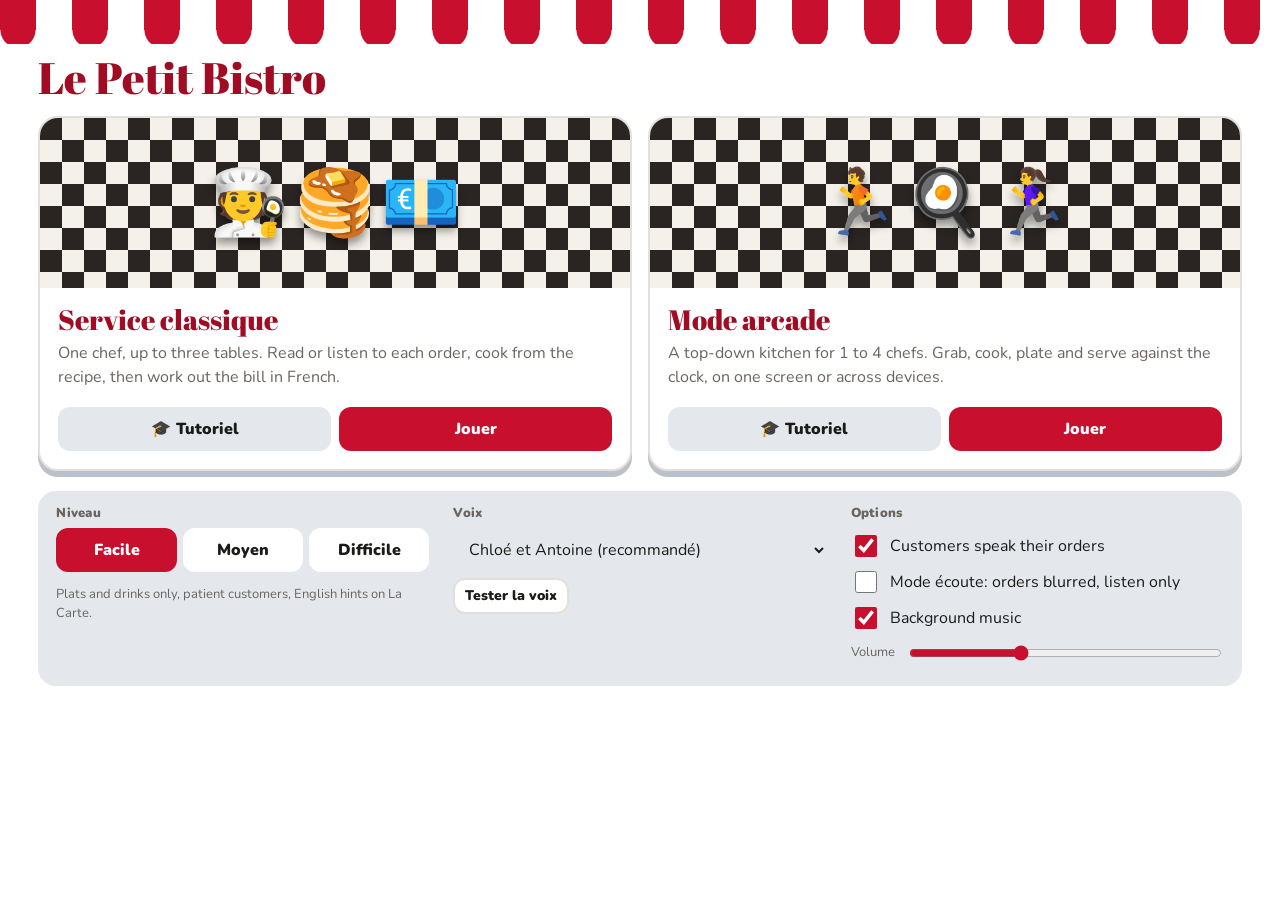
==== bistro/index.html @ 228274aa "Add Le Petit Bistro: French restaurant game at /bistro Solo play and tutorials for anyone with the l" ====
<!DOCTYPE html>
<html lang="fr">
<head>
<meta charset="utf-8">
<meta name="viewport" content="width=device-width, initial-scale=1">
<script>window.BISTRO={target:"ludus",audio:"audio/",music:{menu:"../assets/music/french-lobby.mp3",game:"../assets/music/french.mp3"}}</script>
<script src="../assets/vendor/supabase-js-2.117.3.js"></script>
<script src="../assets/config.js"></script>
<script src="../assets/vendor/qrcode-generator-1.4.4.js"></script>
<script src="../assets/common.js"></script>
<link rel="icon" href="../assets/favicon.svg" type="image/svg+xml">
<title>Le Petit Bistro · Ludus</title>
<link rel="preconnect" href="https://fonts.googleapis.com">
<link rel="preconnect" href="https://fonts.gstatic.com" crossorigin>
<link href="https://fonts.googleapis.com/css2?family=Abril+Fatface&family=Nunito:wght@400;700;900&family=Caveat:wght@600&display=swap" rel="stylesheet">
<style>
/* VOICE: playful, busy, Parisian; Year 5-7 French under kitchen pressure
   IDEA: a corner bistro: striped awning, zinc counter, chalkboard menu, black-and-white tiled floor
   PICTURE: the game itself: the dining room (Classique) and a top-down kitchen (Arcade)
   COLOUR and TYPE: awning red, zinc grey, brass; Abril Fatface sign, Nunito body, Caveat chalk
   LAYOUT: awning band, game area, chalkboard menu beside (stacks on phones) */
:root{color-scheme:light dark;
--bg:light-dark(#ffffff,#141110);--ink:light-dark(#1d1b1a,#f3eee8);--mute:light-dark(#6b6460,#a99f97);
--red:#c8102e;--red2:light-dark(#a00c24,#e0435a);--zinc:light-dark(#e4e8ec,#2b3036);--zinc2:light-dark(#b9c1c9,#3c434b);
--card:light-dark(#ffffff,#1f1b19);--line:light-dark(#e4dfda,#352f2b);--brass:#c9a227;--ok:#2e8b57;--bad:#c8102e;
--board:#22302b;--chalk:#f2f0e6}
:root[data-theme=light]{color-scheme:light}:root[data-theme=dark]{color-scheme:dark}
*{box-sizing:border-box;min-width:0}
[hidden]{display:none!important}
body{margin:0;background:var(--bg);color:var(--ink);font:16px/1.5 Nunito,system-ui,sans-serif;overflow-x:clip}
button,input,select{font:inherit;color:inherit}
button{cursor:pointer;border:0;min-height:44px;border-radius:12px}
button:focus-visible,input:focus-visible,select:focus-visible{outline:3px solid var(--brass);outline-offset:2px}
input[type=text],select{min-height:44px;font-size:16px;border-radius:12px;padding:0 12px;background:var(--zinc);border:0}
.awning{height:30px;background:repeating-linear-gradient(90deg,var(--red) 0 36px,#fff 36px 72px);position:relative}
.awning::after{content:"";position:absolute;left:0;right:0;bottom:-14px;height:14px;background:radial-gradient(circle at 18px 0,var(--red) 17px,transparent 18px) 0 0/72px 14px,radial-gradient(circle at 18px 0,#fff 17px,transparent 18px) 36px 0/72px 14px}
header{display:flex;flex-wrap:wrap;align-items:center;gap:10px 20px;padding:24px max(3vw,14px) 8px}
h1{font:400 clamp(28px,4.4vw,44px)/1.05 "Abril Fatface",serif;margin:0;color:var(--red2);cursor:pointer}
.hud{display:flex;gap:8px;flex-wrap:wrap;margin-left:auto;align-items:center}
.pill{background:var(--zinc);border-radius:999px;padding:6px 14px;font-weight:900;white-space:nowrap}
.pill small{font-weight:700;color:var(--mute);margin-right:6px}
main{display:grid;grid-template-columns:minmax(0,1fr) 290px;gap:18px;padding:8px max(3vw,14px) 40px;max-width:1400px;margin:auto}
main.wide{grid-template-columns:minmax(0,1fr)}
@media(max-width:960px){main{grid-template-columns:minmax(0,1fr)}}
h2{font:900 13px/1 Nunito;letter-spacing:.02em;color:var(--mute);margin:0 0 8px}
.screen{display:none}.screen.on{display:block}
.btn{background:var(--red);color:#fff;font-weight:900;padding:0 18px}
.btn.ghost{background:var(--zinc);color:var(--ink)}
.zone .btn.ghost,.settings .btn.ghost{background:var(--card);border:2px solid var(--line)}
.btn.small{min-height:36px;padding:0 10px;font-size:14px}
.btn:disabled{opacity:.45;cursor:not-allowed}
.row{display:flex;gap:8px;flex-wrap:wrap;align-items:center}
.note{font-size:13px;color:var(--mute)}
/* menu */
.modes{display:grid;grid-template-columns:repeat(2,minmax(0,1fr));gap:16px}
@media(max-width:700px){.modes{grid-template-columns:minmax(0,1fr)}}
.mode{background:var(--card);border:2px solid var(--line);border-radius:20px;padding:0;overflow:hidden;text-align:left;display:flex;flex-direction:column;box-shadow:0 6px 0 var(--zinc2)}
.mode .txt{flex:1}
.mode .pic{height:170px;display:flex;align-items:center;justify-content:center;font-size:64px;gap:6px;background:conic-gradient(#f4f1ea 25%,#2a2522 0 50%,#f4f1ea 0 75%,#2a2522 0) 0 0/44px 44px;position:relative}
.mode .pic span{filter:drop-shadow(0 6px 4px #0006)}
.mode .txt{padding:16px 18px 18px}
.mode h3{font:400 28px/1.1 "Abril Fatface",serif;margin:0 0 6px;color:var(--red2)}
.mode p{margin:0;color:var(--mute)}
.settings{margin-top:20px;background:var(--zinc);border-radius:18px;padding:16px 18px;display:grid;grid-template-columns:repeat(auto-fit,minmax(240px,1fr));gap:12px 24px}
.seg{display:grid;grid-template-columns:repeat(3,minmax(0,1fr));gap:6px}
.seg button{background:var(--card);font-weight:900}.seg button[aria-pressed=true]{background:var(--red);color:#fff}
label.opt{display:flex;align-items:center;gap:10px;padding:4px 0}
label.opt input{width:22px;height:22px;accent-color:var(--red);flex:none}
.mode-acts{display:flex;gap:8px;flex-wrap:wrap;padding:0 18px 18px}
.mode-acts .btn{flex:1}
.coach{position:fixed;left:50%;transform:translateX(-50%);bottom:16px;z-index:7;width:min(600px,calc(100vw - 24px));background:#fffdf5;color:#1d1b1a;border-radius:16px;padding:12px 16px 14px;box-shadow:0 10px 30px #0006;border-left:8px solid var(--brass)}
.coach.top{top:12px;bottom:auto}
.coach-step{font:900 12px/1.4 Nunito,sans-serif;color:#8a6d10}
.coach-txt{font-size:16px;margin:2px 0 8px}
.coach-warn{font-size:14px;font-weight:700;color:var(--bad);margin:-4px 0 8px}
.coach .btn.ghost{background:#efe9dc;color:#1d1b1a;border:0}
body.tuto main{padding-bottom:210px}
body.tuto .toast{bottom:auto;top:96px}
@media(min-width:1100px){.coach{left:auto;right:16px;transform:none;width:310px}body.tuto main{padding-bottom:40px}}
.pulse{outline:4px solid var(--brass)!important;outline-offset:3px;animation:pulse .8s infinite alternate;position:relative;z-index:2}
@keyframes pulse{to{outline-color:#ffe27a}}
@media(prefers-reduced-motion:reduce){.pulse{animation:none}}
/* classic */
.room{display:grid;grid-template-columns:repeat(var(--n,3),minmax(0,1fr));gap:12px;padding:14px;border-radius:18px;background:conic-gradient(var(--zinc) 25%,var(--card) 0 50%,var(--zinc) 0 75%,var(--card) 0) 0 0/40px 40px}
@media(max-width:600px){.room{grid-template-columns:minmax(0,1fr)}}
.table{background:var(--card);border:2px solid var(--line);border-radius:16px;padding:12px;min-height:196px;display:flex;flex-direction:column;gap:8px;box-shadow:0 6px 0 var(--zinc2)}
.table.empty{align-items:center;justify-content:center;color:var(--mute);font-style:italic}
.who{display:flex;align-items:center;gap:10px}.face{font-size:38px;line-height:1}.who b{display:block}.who span{font-size:13px;color:var(--mute)}
.bubble{background:var(--zinc);border-radius:14px;padding:9px 11px;font-weight:700}
.hidden .txt{filter:blur(6px);user-select:none}
.bar{height:8px;background:var(--zinc);border-radius:9px;overflow:hidden}.bar i{display:block;height:100%;background:var(--ok);transition:width .25s linear}
.kitchen{margin-top:18px;display:grid;grid-template-columns:minmax(0,1.4fr) minmax(0,1fr);gap:14px}
@media(max-width:700px){.kitchen{grid-template-columns:minmax(0,1fr)}}
.zone{background:var(--zinc);border-radius:18px;padding:14px}
.grid{display:grid;grid-template-columns:repeat(auto-fill,minmax(98px,1fr));gap:8px}
.item{background:var(--card);border:2px solid var(--line);display:flex;flex-direction:column;align-items:center;justify-content:center;padding:8px 4px;gap:2px;min-height:84px;text-align:center;line-height:1.15}
.item:hover{border-color:var(--brass)}.item .e{font-size:30px}.item b{font-size:14px}.item small{font-size:12px;color:var(--mute)}
.plate{background:var(--card);border-radius:50%;aspect-ratio:1;max-width:170px;margin:4px auto 10px;display:flex;flex-wrap:wrap;align-content:center;justify-content:center;gap:4px;font-size:30px;border:8px double var(--zinc2)}
.plate.cooking{animation:sizzle .3s infinite alternate}@keyframes sizzle{to{transform:rotate(2deg) scale(1.02)}}
.cookbar{height:8px;border-radius:9px;background:var(--card);overflow:hidden;margin-bottom:10px}.cookbar i{display:block;height:100%;width:0;background:var(--brass)}
.tray{display:grid;grid-template-columns:repeat(3,minmax(0,1fr));gap:8px}
.slot{background:var(--card);border:2px dashed var(--zinc2);border-radius:12px;min-height:84px;display:flex;flex-direction:column;align-items:center;justify-content:center;text-align:center;font-size:12px;color:var(--mute);padding:4px}
.slot.full{border-style:solid;border-color:var(--brass);color:var(--ink)}.slot .e{font-size:28px}
/* board */
.board{background:var(--board);color:var(--chalk);border-radius:16px;padding:16px;border:10px solid #6b4a2b;align-self:start;position:sticky;top:12px}
@media(max-width:960px){.board{position:static}}
.board h3{font:600 32px/1 Caveat,cursive;margin:0 0 6px;text-align:center}
.board h4{font:600 21px/1 Caveat,cursive;margin:10px 0 4px;color:var(--brass)}
.dish{display:grid;grid-template-columns:minmax(0,1fr) auto;gap:0 8px;font:600 19px/1.2 Caveat,cursive;padding:3px 0;border-bottom:1px dashed #ffffff22}
.dish .r{grid-column:1/-1;font:13px Nunito;opacity:.85}.dish .p{white-space:nowrap}
/* arcade */
.tickets{display:flex;gap:8px;overflow-x:auto;padding-bottom:6px;min-height:118px}
.ticket{flex:0 0 210px;background:#fffdf5;color:#1d1b1a;border-radius:6px 6px 14px 14px;padding:8px 10px 10px;box-shadow:0 3px 0 #0002;position:relative;border-top:6px solid var(--red)}
.ticket .t{font-weight:700;font-size:14px;line-height:1.3}
.ticket .slots{display:flex;gap:6px;margin-top:6px;font-size:20px}
.ticket .slots span{background:#efe9dc;border-radius:8px;padding:0 6px;min-width:34px;text-align:center}
.ticket .slots span.got{background:#cdebd8}
.ticket .tb{height:6px;background:#efe9dc;border-radius:6px;overflow:hidden;margin-top:6px}.ticket .tb i{display:block;height:100%}
.ticket button{position:absolute;top:4px;right:4px;min-height:30px;padding:0 6px;background:#efe9dc;font-size:14px}
.ticket.empty{background:transparent;border:2px dashed var(--zinc2);color:var(--mute);display:flex;align-items:center;justify-content:center;box-shadow:none}
.stage{position:relative;background:#2a2522;border-radius:18px;padding:8px;touch-action:none}
#cv{display:block;width:100%;border-radius:12px}
.touch{display:flex;justify-content:space-between;align-items:center;padding:12px 14px 6px;user-select:none;-webkit-user-select:none}
.joy{position:relative;width:132px;height:132px;border-radius:50%;background:#ffffff22;border:2px solid #ffffff55;touch-action:none;flex:none}
.joy i{position:absolute;left:50%;top:50%;width:56px;height:56px;margin:-28px 0 0 -28px;border-radius:50%;background:#fffc}
.act{width:112px;height:112px;border-radius:50%;background:var(--red);color:#fff;font-weight:900;font-size:15px;box-shadow:0 6px 0 #7a0a1c;flex:none;touch-action:none}
.act:active{transform:translateY(3px);box-shadow:0 3px 0 #7a0a1c}
.touch.off{display:none}
.lobby{display:grid;grid-template-columns:repeat(auto-fit,minmax(260px,1fr));gap:14px}
.card{background:var(--card);border:2px solid var(--line);border-radius:18px;padding:16px}
.card h3{font:400 22px/1.1 "Abril Fatface",serif;margin:0 0 8px;color:var(--red2)}
.code{font:400 48px/1 "Abril Fatface",serif;letter-spacing:.08em;color:var(--red2)}
.plist{display:flex;flex-wrap:wrap;gap:6px;margin:8px 0}
.plist span{background:var(--zinc);border-radius:999px;padding:4px 12px;font-weight:700}
.plist i{display:inline-block;width:12px;height:12px;border-radius:50%;margin-right:6px;vertical-align:-1px}
.keys{font-size:13px;color:var(--mute);margin-top:8px}
kbd{background:var(--zinc);border-radius:5px;padding:1px 6px;font:700 12px Nunito}
/* class games (Ludus) */
.board-join{display:flex;flex-wrap:wrap;gap:24px;align-items:center;justify-content:space-between;background:var(--board);color:var(--chalk);border-radius:18px;padding:22px 26px;margin-bottom:14px}
.board-join .addr{font:900 clamp(22px,3vw,34px)/1.1 Nunito,sans-serif}
.board-join .note{color:#d8d4c4}
.code.big{font-size:clamp(56px,9vw,104px);color:#ffd23f;letter-spacing:.06em}
.board-join .qr{width:170px;background:#fff;border-radius:12px;padding:10px}.board-join .qr svg{display:block;width:100%;height:auto}
.board-join .qr:empty{display:none}
.board-top{display:flex;align-items:center;gap:16px;margin-bottom:12px}.board-top .code{font-size:30px}.board-top .clock{font:900 clamp(40px,6vw,64px)/1 Nunito,sans-serif;margin-left:auto}
.teams{display:grid;gap:10px;margin-bottom:14px}
.team{background:var(--card);border:2px solid var(--line);border-radius:14px;padding:10px 14px}
.team .tn{display:flex;gap:10px;align-items:baseline;flex-wrap:wrap}.team .rank{font:900 22px Nunito;color:var(--mute);min-width:1.4em}.team .tc{color:var(--mute);font-size:14px;flex:1}.team .ts{font-size:22px;white-space:nowrap}
.tbar{height:14px;background:var(--zinc);border-radius:9px;overflow:hidden;margin-top:6px}.tbar i{display:block;height:100%;transition:width .6s}
.chefs{margin:6px 0 14px;padding-left:1.4em}.chefs li{display:flex;justify-content:space-between;gap:10px;padding:4px 0;border-bottom:1px dashed var(--line)}.chefs li b{white-space:nowrap}.chefs .tc{color:var(--mute);font-size:13px}
.win{font:400 clamp(28px,4vw,40px)/1.1 "Abril Fatface",serif;color:var(--red2);margin:0 0 12px}
fieldset.opts{border:0;padding:0;margin:0 0 12px}fieldset.opts legend{font:900 13px Nunito;color:var(--mute);margin-bottom:4px}
label.opt select{min-height:40px;margin-left:6px}
.plist .x{min-height:24px;padding:0 6px;margin-left:4px;background:transparent;font-weight:900;color:var(--mute);border-radius:6px}
.team-badge{display:inline-block;border-left:6px solid var(--team);background:var(--zinc);border-radius:8px;padding:6px 12px;margin-top:10px}
.card.pupil{max-width:560px;margin:30px auto;text-align:center}.card.pupil h2{font:400 30px/1.1 "Abril Fatface",serif;color:var(--red2);margin:0 0 10px}
#classBar{font-weight:900;margin-bottom:8px;color:var(--red2)}
/* overlays */
.toast{position:fixed;left:50%;bottom:22px;transform:translateX(-50%);background:var(--ink);color:var(--bg);padding:10px 18px;border-radius:12px;font-weight:700;opacity:0;transition:opacity .2s;pointer-events:none;max-width:90vw;text-align:center;z-index:9}
.toast.on{opacity:1}
.modal{position:fixed;inset:0;background:#000a;display:none;align-items:center;justify-content:center;padding:16px;z-index:8}
.modal.on{display:flex}
.sheet{background:var(--card);border-radius:20px;padding:24px;max-width:540px;width:100%;max-height:92vh;overflow:auto;border-top:14px solid var(--red)}
.sheet h2{font:400 30px/1.1 "Abril Fatface",serif;color:var(--red2);margin:0 0 12px}
.bill{font:600 22px/1.3 Caveat,cursive;background:var(--zinc);border-radius:12px;padding:12px 16px;margin:10px 0}
.bill div{display:flex;justify-content:space-between;gap:10px}.bill .tot{border-top:2px solid var(--ink);margin-top:6px;padding-top:4px;font-size:26px}
.choices{display:grid;gap:8px;margin-top:10px}
.choices button{background:var(--zinc);font-weight:900;font-size:18px}
.choices button.right{background:var(--ok);color:#fff}.choices button.wrong{background:var(--bad);color:#fff}
.stats{display:grid;grid-template-columns:repeat(2,minmax(0,1fr));gap:8px;margin:10px 0}
.stats div{background:var(--zinc);border-radius:12px;padding:10px}.stats b{display:block;font-size:26px}
.stars{font-size:38px;text-align:center;letter-spacing:6px}
.vocab{font-size:14px;columns:2;column-gap:16px}@media(max-width:480px){.vocab{columns:1}}
@media(prefers-reduced-motion:reduce){.plate.cooking{animation:none}.bar i{transition:none}}
</style>
</head>
<body>
<div class="awning"></div>
<header>
  <h1 id="home" title="Menu">Le Petit Bistro</h1>
  <div class="hud" id="hud" hidden>
    <span class="pill"><small>Temps</small><span id="time">3:00</span></span>
    <span class="pill"><small>Caisse</small><span id="cash">0 €</span></span>
    <span class="pill"><small>Servis</small><span id="served">0</span></span>
    <button class="btn ghost small" id="soundBtn" aria-pressed="true">🔊 Son</button>
    <button class="btn ghost small" id="musicBtn" aria-pressed="true">♪ Musique</button>
    <button class="btn ghost small" id="pauseBtn">Pause</button>
    <button class="btn ghost small" id="quitBtn">Menu</button>
  </div>
</header>

<main id="main">
<section>
  <!-- MENU -->
  <div class="screen on" id="scrMenu">
    <div class="modes">
      <div class="mode">
        <div class="pic"><span>🧑‍🍳</span><span>🥞</span><span>💶</span></div>
        <div class="txt"><h3>Service classique</h3><p>One chef, up to three tables. Read or listen to each order, cook from the recipe, then work out the bill in French.</p></div>
        <div class="mode-acts"><button class="btn ghost" id="tutoClassic">🎓 Tutoriel</button><button class="btn" id="goClassic">Jouer</button></div>
      </div>
      <div class="mode">
        <div class="pic"><span>🏃</span><span>🍳</span><span>🏃‍♀️</span></div>
        <div class="txt"><h3>Mode arcade</h3><p>A top-down kitchen for 1 to 4 chefs. Grab, cook, plate and serve against the clock, on one screen or across devices.</p></div>
        <div class="mode-acts"><button class="btn ghost" id="tutoArcade">🎓 Tutoriel</button><button class="btn" id="goArcade">Jouer</button></div>
      </div>
    </div>
    <div class="settings">
      <div>
        <h2>Niveau</h2>
        <div class="seg" id="levels">
          <button data-l="facile" aria-pressed="true">Facile</button>
          <button data-l="moyen" aria-pressed="false">Moyen</button>
          <button data-l="difficile" aria-pressed="false">Difficile</button>
        </div>
        <p class="note" id="levelNote"></p>
      </div>
      <div>
        <h2>Voix</h2>
        <select id="voiceSel" aria-label="Voix" style="width:100%"></select>
        <div class="row" style="margin-top:6px"><button class="btn ghost small" id="testVoice">Tester la voix</button><span class="note" id="voiceNote"></span></div>
      </div>
      <div>
        <h2>Options</h2>
        <label class="opt"><input type="checkbox" id="optSound" checked> Customers speak their orders</label>
        <label class="opt"><input type="checkbox" id="optListen"> Mode écoute: orders blurred, listen only</label>
        <label class="opt"><input type="checkbox" id="optMusic" checked> Background music</label>
        <label class="opt" style="gap:12px"><span class="note" style="flex:none">Volume</span><input type="range" id="musicVol" min="0" max="100" value="35" aria-label="Volume de la musique" style="flex:1;accent-color:var(--red)"></label>
      </div>
    </div>
  </div>

  <!-- CLASSIC -->
  <div class="screen" id="scrClassic">
    <h2>La salle</h2>
    <div class="room" id="room"></div>
    <div class="kitchen">
      <div class="zone">
        <h2>Les ingrédients: cliquez pour les mettre dans l'assiette</h2>
        <div class="grid" id="ings"></div>
        <h2 style="margin-top:14px">Le bar et le frigo</h2>
        <div class="grid" id="extras"></div>
      </div>
      <div class="zone">
        <h2>L'assiette</h2>
        <div class="plate" id="plate"></div>
        <div class="cookbar"><i id="cookfill"></i></div>
        <div class="row" style="justify-content:center">
          <button class="btn" id="prepBtn">Préparer</button>
          <button class="btn ghost" id="binBtn">Poubelle</button>
        </div>
        <h2 style="margin-top:16px">Le plateau: cliquez pour enlever</h2>
        <div class="tray" id="tray"></div>
      </div>
    </div>
  </div>

  <!-- ARCADE LOBBY -->
  <div class="screen" id="scrLobby">
    <div class="lobby">
      <div class="card">
        <h3>Sur cet appareil</h3>
        <p class="note">One or two chefs sharing this screen and keyboard.</p>
        <label class="opt"><input type="text" id="nameIn" value="Chef" maxlength="12" aria-label="Ton nom" style="flex:1"></label>
        <label class="opt"><input type="checkbox" id="opt2p"> Two players on this keyboard</label>
        <button class="btn" id="playLocal">Ouvrir la cuisine</button>
        <p class="keys">Chef 1: <kbd>W</kbd><kbd>A</kbd><kbd>S</kbd><kbd>D</kbd> to move, <kbd>Space</kbd> or <kbd>E</kbd> to grab and drop.<br>Chef 2: arrow keys, <kbd>Enter</kbd>. Touch screens get a joystick.</p>
      </div>
      <div class="card" id="classCard" hidden>
        <h3>Partie de classe</h3>
        <p class="note">The whole class plays at once. Pupils join at the Ludus join page with a code, as for a quiz.</p>
        <button class="btn" id="classBtn">Ouvrir une partie de classe</button>
      </div>
      <div class="card" id="roomCard">
        <h3>En ligne</h3>
        <p class="note" id="onlineNote">Connecting…</p>
        <div class="row"><button class="btn" id="hostBtn" disabled>Créer une partie</button></div>
        <div class="row" style="margin-top:10px">
          <input type="text" id="codeIn" placeholder="Code" maxlength="4" aria-label="Code de la partie" style="width:110px;text-transform:uppercase">
          <button class="btn ghost" id="joinBtn" disabled>Rejoindre</button>
        </div>
        <div id="netBox" hidden style="margin-top:12px">
          <div class="note" id="netRole"></div>
          <div class="code" id="netCode"></div>
          <div class="plist" id="netPlayers"></div>
          <div class="row"><button class="btn" id="netStart" hidden>Lancer le service</button><button class="btn ghost small" id="netLeave">Quitter</button></div>
        </div>
      </div>
    </div>
  </div>

  <!-- CLASS GAME (board) and PUPIL DEVICE -->
  <div class="screen" id="scrClass"></div>
  <div class="screen" id="scrPupil"></div>

  <!-- ARCADE GAME -->
  <div class="screen" id="scrArcade">
    <div id="classBar" hidden></div>
    <div class="tickets" id="tickets"></div>
    <div class="stage" id="stage">
      <canvas id="cv" width="960" height="576" aria-label="La cuisine"></canvas>
      <div class="touch off" id="touch">
        <div class="joy" id="joy"><i id="knob"></i></div>
        <button class="act" id="actBtn">Prendre /<br>Poser</button>
      </div>
    </div>
    <p class="note" style="margin-top:8px">Grab a plate (🍽️), add ingredients from the crates, cook on the stove (🔥) if the recipe says so, then take dishes, drinks and desserts to the hatch (PASSE). The bin (🗑️) clears your hands.</p>
  </div>
</section>

<aside class="board" id="board" aria-label="Le menu">
  <h3>La Carte</h3>
  <div id="carte"></div>
</aside>
</main>

<div class="coach" id="coach" hidden role="status" aria-live="polite"><div class="coach-step" id="coachStep"></div><div class="coach-txt" id="coachTxt"></div><div class="coach-warn" id="coachWarn" hidden></div><div class="row" id="coachActs"></div></div>
<div class="toast" id="toast"></div>

<div class="modal" id="billModal">
  <div class="sheet">
    <h2 id="billTitle">L'addition !</h2>
    <p id="billSay"></p>
    <div class="bill" id="billLines"></div>
    <p><b>Ça fait combien ?</b> Choose the total in French.</p>
    <div class="choices" id="billChoices"></div>
    <p id="billFeedback" style="font-weight:900;min-height:24px"></p>
    <div class="row"><button class="btn" id="billNext" hidden>Continuer</button></div>
  </div>
</div>

<div class="modal" id="endModal">
  <div class="sheet">
    <h2 id="endTitle">Le bistro est fermé !</h2>
    <div class="stars" id="endStars"></div>
    <p id="endExtra" hidden style="font-size:18px"></p>
    <div class="stats" id="endStats"></div>
    <h2 style="font-size:20px">Vocabulaire du jour</h2>
    <div class="vocab" id="endVocab"></div>
    <div class="row" style="margin-top:14px"><button class="btn" id="againBtn">Rejouer</button><button class="btn ghost" id="endMenu">Menu</button></div>
  </div>
</div>

<script>
{
/* ---------------- data ---------------- */
const $=id=>document.getElementById(id);
const CFG=Object.assign({target:"claude",audio:"audio/",music:{menu:"music/menu.mp3",game:"music/game.mp3"}},window.BISTRO||{});
const pick=a=>a[Math.floor(Math.random()*a.length)];
const esc=s=>String(s).replace(/[&<>"']/g,c=>({"&":"&amp;","<":"&lt;",">":"&gt;",'"':"&quot;","'":"&#39;"}[c]));
const ING={pain:["le pain","bread","🥖"],jambon:["le jambon","ham","🍖"],fromage:["le fromage","cheese","🧀"],oeufs:["les œufs","eggs","🥚"],
tomate:["la tomate","tomato","🍅"],salade:["la salade","lettuce","🥬"],pate:["la pâte à crêpe","pancake batter","🥣"],chocolat:["le chocolat","chocolate","🍫"],sucre:["le sucre","sugar","🍬"]};
const PLATS=[
 {id:"croque",fr:"un croque-monsieur",en:"toasted ham and cheese sandwich",e:"🥪",ing:["pain","jambon","fromage"],cook:true,p:7},
 {id:"sandwich",fr:"un sandwich au jambon",en:"ham sandwich",e:"🌯",ing:["pain","jambon"],cook:false,p:5},
 {id:"omelette",fr:"une omelette au fromage",en:"cheese omelette",e:"🍳",ing:["oeufs","fromage"],cook:true,p:8},
 {id:"crepechoc",fr:"une crêpe au chocolat",en:"chocolate pancake",e:"🥞",ing:["pate","chocolat"],cook:true,p:6},
 {id:"crepesucre",fr:"une crêpe au sucre",en:"sugar pancake",e:"🫓",ing:["pate","sucre"],cook:true,p:4},
 {id:"salade",fr:"une salade de tomates",en:"tomato salad",e:"🥗",ing:["salade","tomate"],cook:false,p:6}];
const BOISSONS=[{id:"limonade",fr:"une limonade",en:"lemonade",e:"🍋",p:3},{id:"jus",fr:"un jus d'orange",en:"orange juice",e:"🧃",p:3},
 {id:"chocolat",fr:"un chocolat chaud",en:"hot chocolate",e:"☕",p:4},{id:"eau",fr:"une eau minérale",en:"mineral water",e:"💧",p:2}];
const DESSERTS=[{id:"glace",fr:"une glace à la vanille",en:"vanilla ice cream",e:"🍨",p:4},{id:"tarte",fr:"une tarte aux pommes",en:"apple tart",e:"🥧",p:5}];
const byId=(l,id)=>l.find(x=>x.id===id);
const NUM=["zéro","un","deux","trois","quatre","cinq","six","sept","huit","neuf","dix","onze","douze","treize","quatorze","quinze","seize","dix-sept","dix-huit","dix-neuf","vingt","vingt et un","vingt-deux","vingt-trois","vingt-quatre","vingt-cinq"];
const CONF={1:11,11:1,2:12,12:2,3:13,13:3,4:14,14:4,5:15,15:5,6:16,16:6,7:17,17:7,8:18,18:8,9:19,19:9,10:20,20:10};
const ORDERS=[{"id": "o_omelette_chocolat_x", "v": "f", "plat": "omelette", "boisson": "chocolat", "dessert": null, "text": "Bonjour, madame ! J'aimerais une omelette au fromage et un chocolat chaud s'il vous plaît !"}, {"id": "o_sandwich_x_tarte", "v": "m", "plat": "sandwich", "boisson": null, "dessert": "tarte", "text": "Salut ! Pour moi, un sandwich au jambon et une tarte aux pommes, merci !"}, {"id": "o_omelette_x_tarte", "v": "f", "plat": "omelette", "boisson": null, "dessert": "tarte", "text": "Bonjour, monsieur ! Je voudrais une omelette au fromage et une tarte aux pommes, s'il vous plaît."}, {"id": "o_croque_x_x", "v": "m", "plat": "croque", "boisson": null, "dessert": null, "text": "Salut ! Pour moi, un croque-monsieur, merci !"}, {"id": "o_salade_eau_tarte", "v": "f", "plat": "salade", "boisson": "eau", "dessert": "tarte", "text": "Bonjour ! Je voudrais une salade de tomates, une eau minérale et une tarte aux pommes, merci !"}, {"id": "o_crepechoc_x_x", "v": "m", "plat": "crepechoc", "boisson": null, "dessert": null, "text": "Salut ! Pour moi, une crêpe au chocolat s'il vous plaît !"}, {"id": "o_omelette_limonade_x", "v": "f", "plat": "omelette", "boisson": "limonade", "dessert": null, "text": "Bonjour, monsieur ! J'aimerais une omelette au fromage et une limonade, s'il vous plaît."}, {"id": "o_sandwich_chocolat_x", "v": "m", "plat": "sandwich", "boisson": "chocolat", "dessert": null, "text": "Bonjour, monsieur ! J'aimerais un sandwich au jambon et un chocolat chaud, s'il vous plaît."}, {"id": "o_sandwich_jus_x", "v": "f", "plat": "sandwich", "boisson": "jus", "dessert": null, "text": "Bonjour, madame ! Je voudrais un sandwich au jambon et un jus d'orange s'il vous plaît !"}, {"id": "o_crepechoc_limonade_x", "v": "m", "plat": "crepechoc", "boisson": "limonade", "dessert": null, "text": "Bonjour ! Je vais prendre une crêpe au chocolat et une limonade s'il vous plaît !"}, {"id": "o_crepechoc_eau_x", "v": "f", "plat": "crepechoc", "boisson": "eau", "dessert": null, "text": "Bonsoir ! Je vais prendre une crêpe au chocolat et une eau minérale s'il vous plaît !"}, {"id": "o_omelette_eau_x", "v": "m", "plat": "omelette", "boisson": "eau", "dessert": null, "text": "Bonjour, monsieur ! Pour moi, une omelette au fromage et une eau minérale, s'il vous plaît."}, {"id": "o_croque_x_glace", "v": "f", "plat": "croque", "boisson": null, "dessert": "glace", "text": "Bonsoir ! Pour moi, un croque-monsieur et une glace à la vanille s'il vous plaît !"}, {"id": "o_salade_limonade_x", "v": "m", "plat": "salade", "boisson": "limonade", "dessert": null, "text": "Bonjour, madame ! J'aimerais une salade de tomates et une limonade, s'il vous plaît."}, {"id": "o_omelette_jus_tarte", "v": "f", "plat": "omelette", "boisson": "jus", "dessert": "tarte", "text": "Bonjour, monsieur ! J'aimerais une omelette au fromage, un jus d'orange et une tarte aux pommes, merci !"}, {"id": "o_crepesucre_jus_x", "v": "m", "plat": "crepesucre", "boisson": "jus", "dessert": null, "text": "Bonjour, monsieur ! J'aimerais une crêpe au sucre et un jus d'orange, merci !"}, {"id": "o_croque_chocolat_glace", "v": "f", "plat": "croque", "boisson": "chocolat", "dessert": "glace", "text": "Bonjour, monsieur ! Je vais prendre un croque-monsieur, un chocolat chaud et une glace à la vanille, s'il vous plaît."}, {"id": "o_crepesucre_jus_glace", "v": "m", "plat": "crepesucre", "boisson": "jus", "dessert": "glace", "text": "Bonjour ! Je vais prendre une crêpe au sucre, un jus d'orange et une glace à la vanille, s'il vous plaît."}, {"id": "o_sandwich_x_glace", "v": "f", "plat": "sandwich", "boisson": null, "dessert": "glace", "text": "Bonsoir ! Je vais prendre un sandwich au jambon et une glace à la vanille, s'il vous plaît."}, {"id": "o_salade_limonade_tarte", "v": "m", "plat": "salade", "boisson": "limonade", "dessert": "tarte", "text": "Bonjour, monsieur ! Je vais prendre une salade de tomates, une limonade et une tarte aux pommes s'il vous plaît !"}, {"id": "o_crepesucre_chocolat_tarte", "v": "f", "plat": "crepesucre", "boisson": "chocolat", "dessert": "tarte", "text": "Salut ! Je voudrais une crêpe au sucre, un chocolat chaud et une tarte aux pommes, s'il vous plaît."}, {"id": "o_crepesucre_x_x", "v": "m", "plat": "crepesucre", "boisson": null, "dessert": null, "text": "Bonjour, monsieur ! J'aimerais une crêpe au sucre, merci !"}, {"id": "o_sandwich_chocolat_glace", "v": "f", "plat": "sandwich", "boisson": "chocolat", "dessert": "glace", "text": "Bonjour, madame ! J'aimerais un sandwich au jambon, un chocolat chaud et une glace à la vanille, s'il vous plaît."}, {"id": "o_sandwich_jus_glace", "v": "m", "plat": "sandwich", "boisson": "jus", "dessert": "glace", "text": "Bonjour, madame ! Je voudrais un sandwich au jambon, un jus d'orange et une glace à la vanille s'il vous plaît !"}, {"id": "o_croque_limonade_tarte", "v": "f", "plat": "croque", "boisson": "limonade", "dessert": "tarte", "text": "Bonjour, madame ! Pour moi, un croque-monsieur, une limonade et une tarte aux pommes s'il vous plaît !"}, {"id": "o_crepechoc_jus_glace", "v": "m", "plat": "crepechoc", "boisson": "jus", "dessert": "glace", "text": "Bonjour, monsieur ! Pour moi, une crêpe au chocolat, un jus d'orange et une glace à la vanille, s'il vous plaît."}, {"id": "o_crepechoc_eau_glace", "v": "f", "plat": "crepechoc", "boisson": "eau", "dessert": "glace", "text": "Bonjour, monsieur ! Pour moi, une crêpe au chocolat, une eau minérale et une glace à la vanille, s'il vous plaît."}, {"id": "o_crepechoc_x_tarte", "v": "m", "plat": "crepechoc", "boisson": null, "dessert": "tarte", "text": "Bonsoir ! Je voudrais une crêpe au chocolat et une tarte aux pommes, s'il vous plaît."}, {"id": "o_crepesucre_x_glace", "v": "f", "plat": "crepesucre", "boisson": null, "dessert": "glace", "text": "Bonjour, monsieur ! Je vais prendre une crêpe au sucre et une glace à la vanille, s'il vous plaît."}, {"id": "o_crepesucre_eau_glace", "v": "m", "plat": "crepesucre", "boisson": "eau", "dessert": "glace", "text": "Salut ! Je voudrais une crêpe au sucre, une eau minérale et une glace à la vanille, s'il vous plaît."}, {"id": "o_crepechoc_chocolat_tarte", "v": "f", "plat": "crepechoc", "boisson": "chocolat", "dessert": "tarte", "text": "Bonjour ! Je vais prendre une crêpe au chocolat, un chocolat chaud et une tarte aux pommes, merci !"}, {"id": "o_sandwich_eau_tarte", "v": "m", "plat": "sandwich", "boisson": "eau", "dessert": "tarte", "text": "Bonjour ! J'aimerais un sandwich au jambon, une eau minérale et une tarte aux pommes, merci !"}, {"id": "o_sandwich_limonade_tarte", "v": "f", "plat": "sandwich", "boisson": "limonade", "dessert": "tarte", "text": "Bonjour ! Je voudrais un sandwich au jambon, une limonade et une tarte aux pommes, s'il vous plaît."}, {"id": "o_salade_x_tarte", "v": "m", "plat": "salade", "boisson": null, "dessert": "tarte", "text": "Bonjour, madame ! Pour moi, une salade de tomates et une tarte aux pommes, s'il vous plaît."}, {"id": "o_omelette_x_glace", "v": "f", "plat": "omelette", "boisson": null, "dessert": "glace", "text": "Salut ! J'aimerais une omelette au fromage et une glace à la vanille, merci !"}, {"id": "o_croque_eau_glace", "v": "m", "plat": "croque", "boisson": "eau", "dessert": "glace", "text": "Salut ! Pour moi, un croque-monsieur, une eau minérale et une glace à la vanille, s'il vous plaît."}, {"id": "o_croque_limonade_x", "v": "f", "plat": "croque", "boisson": "limonade", "dessert": null, "text": "Bonjour ! Pour moi, un croque-monsieur et une limonade s'il vous plaît !"}, {"id": "o_omelette_eau_tarte", "v": "m", "plat": "omelette", "boisson": "eau", "dessert": "tarte", "text": "Bonjour, monsieur ! Pour moi, une omelette au fromage, une eau minérale et une tarte aux pommes s'il vous plaît !"}, {"id": "o_salade_x_glace", "v": "f", "plat": "salade", "boisson": null, "dessert": "glace", "text": "Bonjour ! Je vais prendre une salade de tomates et une glace à la vanille, s'il vous plaît."}, {"id": "o_crepechoc_limonade_glace", "v": "m", "plat": "crepechoc", "boisson": "limonade", "dessert": "glace", "text": "Salut ! J'aimerais une crêpe au chocolat, une limonade et une glace à la vanille s'il vous plaît !"}, {"id": "o_salade_jus_x", "v": "f", "plat": "salade", "boisson": "jus", "dessert": null, "text": "Bonsoir ! Je voudrais une salade de tomates et un jus d'orange, s'il vous plaît."}, {"id": "o_sandwich_jus_tarte", "v": "m", "plat": "sandwich", "boisson": "jus", "dessert": "tarte", "text": "Bonjour, madame ! J'aimerais un sandwich au jambon, un jus d'orange et une tarte aux pommes, s'il vous plaît."}, {"id": "o_salade_jus_glace", "v": "f", "plat": "salade", "boisson": "jus", "dessert": "glace", "text": "Bonjour, madame ! Je voudrais une salade de tomates, un jus d'orange et une glace à la vanille, merci !"}, {"id": "o_omelette_chocolat_glace", "v": "m", "plat": "omelette", "boisson": "chocolat", "dessert": "glace", "text": "Salut ! Je voudrais une omelette au fromage, un chocolat chaud et une glace à la vanille, merci !"}, {"id": "o_crepechoc_jus_x", "v": "f", "plat": "crepechoc", "boisson": "jus", "dessert": null, "text": "Salut ! J'aimerais une crêpe au chocolat et un jus d'orange, s'il vous plaît."}, {"id": "o_omelette_jus_glace", "v": "m", "plat": "omelette", "boisson": "jus", "dessert": "glace", "text": "Salut ! Je vais prendre une omelette au fromage, un jus d'orange et une glace à la vanille, merci !"}, {"id": "o_crepesucre_limonade_x", "v": "f", "plat": "crepesucre", "boisson": "limonade", "dessert": null, "text": "Bonjour, madame ! J'aimerais une crêpe au sucre et une limonade, merci !"}, {"id": "o_crepesucre_chocolat_glace", "v": "m", "plat": "crepesucre", "boisson": "chocolat", "dessert": "glace", "text": "Bonsoir ! Je vais prendre une crêpe au sucre, un chocolat chaud et une glace à la vanille, s'il vous plaît."}, {"id": "o_omelette_eau_glace", "v": "f", "plat": "omelette", "boisson": "eau", "dessert": "glace", "text": "Bonjour, monsieur ! Je vais prendre une omelette au fromage, une eau minérale et une glace à la vanille, s'il vous plaît."}, {"id": "o_crepechoc_eau_tarte", "v": "m", "plat": "crepechoc", "boisson": "eau", "dessert": "tarte", "text": "Bonjour, madame ! Pour moi, une crêpe au chocolat, une eau minérale et une tarte aux pommes s'il vous plaît !"}, {"id": "o_salade_eau_glace", "v": "f", "plat": "salade", "boisson": "eau", "dessert": "glace", "text": "Bonjour ! Je voudrais une salade de tomates, une eau minérale et une glace à la vanille s'il vous plaît !"}, {"id": "o_omelette_jus_x", "v": "m", "plat": "omelette", "boisson": "jus", "dessert": null, "text": "Bonjour, monsieur ! J'aimerais une omelette au fromage et un jus d'orange, s'il vous plaît."}, {"id": "o_crepesucre_limonade_tarte", "v": "f", "plat": "crepesucre", "boisson": "limonade", "dessert": "tarte", "text": "Bonjour, madame ! J'aimerais une crêpe au sucre, une limonade et une tarte aux pommes s'il vous plaît !"}, {"id": "o_omelette_limonade_glace", "v": "m", "plat": "omelette", "boisson": "limonade", "dessert": "glace", "text": "Salut ! J'aimerais une omelette au fromage, une limonade et une glace à la vanille, s'il vous plaît."}, {"id": "o_salade_chocolat_x", "v": "f", "plat": "salade", "boisson": "chocolat", "dessert": null, "text": "Bonsoir ! Je voudrais une salade de tomates et un chocolat chaud, s'il vous plaît."}, {"id": "o_sandwich_chocolat_tarte", "v": "m", "plat": "sandwich", "boisson": "chocolat", "dessert": "tarte", "text": "Bonjour, monsieur ! Je vais prendre un sandwich au jambon, un chocolat chaud et une tarte aux pommes s'il vous plaît !"}, {"id": "o_sandwich_limonade_x", "v": "f", "plat": "sandwich", "boisson": "limonade", "dessert": null, "text": "Bonsoir ! Pour moi, un sandwich au jambon et une limonade, merci !"}, {"id": "o_crepesucre_eau_x", "v": "m", "plat": "crepesucre", "boisson": "eau", "dessert": null, "text": "Bonjour, madame ! Je voudrais une crêpe au sucre et une eau minérale s'il vous plaît !"}, {"id": "o_crepesucre_chocolat_x", "v": "f", "plat": "crepesucre", "boisson": "chocolat", "dessert": null, "text": "Salut ! Je voudrais une crêpe au sucre et un chocolat chaud, merci !"}, {"id": "o_omelette_limonade_tarte", "v": "m", "plat": "omelette", "boisson": "limonade", "dessert": "tarte", "text": "Bonjour ! Pour moi, une omelette au fromage, une limonade et une tarte aux pommes, merci !"}, {"id": "o_croque_x_tarte", "v": "f", "plat": "croque", "boisson": null, "dessert": "tarte", "text": "Bonsoir ! Pour moi, un croque-monsieur et une tarte aux pommes, s'il vous plaît."}, {"id": "o_croque_eau_tarte", "v": "m", "plat": "croque", "boisson": "eau", "dessert": "tarte", "text": "Bonjour, monsieur ! J'aimerais un croque-monsieur, une eau minérale et une tarte aux pommes, s'il vous plaît."}, {"id": "o_crepesucre_x_tarte", "v": "f", "plat": "crepesucre", "boisson": null, "dessert": "tarte", "text": "Bonjour, monsieur ! Pour moi, une crêpe au sucre et une tarte aux pommes s'il vous plaît !"}, {"id": "o_salade_chocolat_glace", "v": "m", "plat": "salade", "boisson": "chocolat", "dessert": "glace", "text": "Bonjour ! Je vais prendre une salade de tomates, un chocolat chaud et une glace à la vanille, s'il vous plaît."}, {"id": "o_salade_eau_x", "v": "f", "plat": "salade", "boisson": "eau", "dessert": null, "text": "Bonsoir ! Je voudrais une salade de tomates et une eau minérale, s'il vous plaît."}, {"id": "o_salade_chocolat_tarte", "v": "m", "plat": "salade", "boisson": "chocolat", "dessert": "tarte", "text": "Bonjour, madame ! Pour moi, une salade de tomates, un chocolat chaud et une tarte aux pommes, merci !"}, {"id": "o_sandwich_eau_glace", "v": "f", "plat": "sandwich", "boisson": "eau", "dessert": "glace", "text": "Bonsoir ! Pour moi, un sandwich au jambon, une eau minérale et une glace à la vanille, merci !"}, {"id": "o_sandwich_x_x", "v": "m", "plat": "sandwich", "boisson": null, "dessert": null, "text": "Salut ! Je vais prendre un sandwich au jambon, merci !"}, {"id": "o_salade_limonade_glace", "v": "f", "plat": "salade", "boisson": "limonade", "dessert": "glace", "text": "Bonjour, madame ! Je vais prendre une salade de tomates, une limonade et une glace à la vanille, s'il vous plaît."}, {"id": "o_crepechoc_chocolat_x", "v": "m", "plat": "crepechoc", "boisson": "chocolat", "dessert": null, "text": "Bonjour ! Je voudrais une crêpe au chocolat et un chocolat chaud, merci !"}, {"id": "o_salade_x_x", "v": "f", "plat": "salade", "boisson": null, "dessert": null, "text": "Bonsoir ! Pour moi, une salade de tomates, s'il vous plaît."}, {"id": "o_omelette_x_x", "v": "m", "plat": "omelette", "boisson": null, "dessert": null, "text": "Bonsoir ! Je voudrais une omelette au fromage s'il vous plaît !"}, {"id": "o_croque_jus_tarte", "v": "f", "plat": "croque", "boisson": "jus", "dessert": "tarte", "text": "Bonsoir ! J'aimerais un croque-monsieur, un jus d'orange et une tarte aux pommes, merci !"}, {"id": "o_crepechoc_jus_tarte", "v": "m", "plat": "crepechoc", "boisson": "jus", "dessert": "tarte", "text": "Bonsoir ! J'aimerais une crêpe au chocolat, un jus d'orange et une tarte aux pommes s'il vous plaît !"}, {"id": "o_crepechoc_chocolat_glace", "v": "f", "plat": "crepechoc", "boisson": "chocolat", "dessert": "glace", "text": "Bonjour, madame ! Pour moi, une crêpe au chocolat, un chocolat chaud et une glace à la vanille, s'il vous plaît."}, {"id": "o_croque_chocolat_tarte", "v": "m", "plat": "croque", "boisson": "chocolat", "dessert": "tarte", "text": "Bonjour ! J'aimerais un croque-monsieur, un chocolat chaud et une tarte aux pommes s'il vous plaît !"}, {"id": "o_croque_limonade_glace", "v": "f", "plat": "croque", "boisson": "limonade", "dessert": "glace", "text": "Bonjour, madame ! Pour moi, un croque-monsieur, une limonade et une glace à la vanille, merci !"}, {"id": "o_sandwich_eau_x", "v": "m", "plat": "sandwich", "boisson": "eau", "dessert": null, "text": "Bonsoir ! Je vais prendre un sandwich au jambon et une eau minérale, merci !"}, {"id": "o_crepesucre_limonade_glace", "v": "f", "plat": "crepesucre", "boisson": "limonade", "dessert": "glace", "text": "Bonjour, madame ! Je voudrais une crêpe au sucre, une limonade et une glace à la vanille s'il vous plaît !"}, {"id": "o_croque_jus_glace", "v": "m", "plat": "croque", "boisson": "jus", "dessert": "glace", "text": "Bonsoir ! Je voudrais un croque-monsieur, un jus d'orange et une glace à la vanille, s'il vous plaît."}, {"id": "o_crepesucre_eau_tarte", "v": "f", "plat": "crepesucre", "boisson": "eau", "dessert": "tarte", "text": "Bonsoir ! Je vais prendre une crêpe au sucre, une eau minérale et une tarte aux pommes s'il vous plaît !"}, {"id": "o_crepechoc_x_glace", "v": "m", "plat": "crepechoc", "boisson": null, "dessert": "glace", "text": "Bonjour, madame ! Je voudrais une crêpe au chocolat et une glace à la vanille, merci !"}, {"id": "o_croque_eau_x", "v": "f", "plat": "croque", "boisson": "eau", "dessert": null, "text": "Bonjour ! J'aimerais un croque-monsieur et une eau minérale, merci !"}, {"id": "o_crepesucre_jus_tarte", "v": "m", "plat": "crepesucre", "boisson": "jus", "dessert": "tarte", "text": "Bonjour, madame ! Pour moi, une crêpe au sucre, un jus d'orange et une tarte aux pommes, s'il vous plaît."}, {"id": "o_croque_chocolat_x", "v": "f", "plat": "croque", "boisson": "chocolat", "dessert": null, "text": "Bonjour, madame ! Je voudrais un croque-monsieur et un chocolat chaud, s'il vous plaît."}, {"id": "o_croque_jus_x", "v": "m", "plat": "croque", "boisson": "jus", "dessert": null, "text": "Bonsoir ! J'aimerais un croque-monsieur et un jus d'orange, s'il vous plaît."}, {"id": "o_salade_jus_tarte", "v": "f", "plat": "salade", "boisson": "jus", "dessert": "tarte", "text": "Bonjour ! Pour moi, une salade de tomates, un jus d'orange et une tarte aux pommes, merci !"}, {"id": "o_crepechoc_limonade_tarte", "v": "m", "plat": "crepechoc", "boisson": "limonade", "dessert": "tarte", "text": "Bonjour ! Je voudrais une crêpe au chocolat, une limonade et une tarte aux pommes s'il vous plaît !"}, {"id": "o_sandwich_limonade_glace", "v": "f", "plat": "sandwich", "boisson": "limonade", "dessert": "glace", "text": "Salut ! Je vais prendre un sandwich au jambon, une limonade et une glace à la vanille, merci !"}, {"id": "o_omelette_chocolat_tarte", "v": "m", "plat": "omelette", "boisson": "chocolat", "dessert": "tarte", "text": "Salut ! Pour moi, une omelette au fromage, un chocolat chaud et une tarte aux pommes, merci !"}];
const PEOPLE=[["👵","Madame Martin","f"],["👨‍🦱","Monsieur Dupont","m"],["👩‍🦰","Madame Bernard","f"],["🧔","Monsieur Petit","m"],["👧","Chloé","f"],["👦","Lucas","m"],["👴","Monsieur Moreau","m"],["👩","Madame Laurent","f"],["👱‍♀️","Mademoiselle Roux","f"],["👨","Monsieur Girard","m"]];
const LEVELS={
 facile:{tables:2,spawn:15,pat:80,hints:true,aSpawn:22,aTime:100,aMax:3,note:"Plats and drinks only, patient customers, English hints on La Carte."},
 moyen:{tables:3,spawn:12,pat:62,hints:false,aSpawn:17,aTime:80,aMax:4,note:"Desserts join the menu. French only."},
 difficile:{tables:3,spawn:9,pat:48,hints:false,aSpawn:13,aTime:65,aMax:4,note:"Impatient customers and bigger orders."}};
let lvl="facile";
const pool=()=>ORDERS.filter(o=>lvl==="facile"?!o.dessert:lvl==="difficile"?(o.boisson||o.dessert):true);
const itemsOf=o=>[byId(PLATS,o.plat)].concat(o.boisson?[byId(BOISSONS,o.boisson)]:[],o.dessert?[byId(DESSERTS,o.dessert)]:[]);
const totalOf=o=>itemsOf(o).reduce((s,x)=>s+x.p,0);
const personFor=v=>pick(PEOPLE.filter(p=>p[2]===v));

/* ---------------- settings, audio ---------------- */
const SET={sound:true,listen:false,voice:"clips"};
let ttsVoices=[];
const clipCache={};
function clipUrl(id){
  if(!clipCache[id]){clipCache[id]=fetch(CFG.audio+id+".mp3").then(r=>{if(!r.ok)throw new Error("missing");return r.blob()}).then(b=>URL.createObjectURL(b));
    clipCache[id].catch(()=>{delete clipCache[id]})}
  return clipCache[id];
}
let playTok=0,curAudio=null;
function stopAudio(){playTok++;if(curAudio){try{curAudio.pause()}catch(e){}curAudio=null}try{speechSynthesis.cancel()}catch(e){}}
/* background music: menu track on menus, game track during service; ducks under the voices */
const MUS={on:true,vol:.35,want:null,unlocked:false,duck:0,tracks:{},fade:null};
try{const m=JSON.parse(localStorage.getItem("bistro-music")||"null");if(m){MUS.on=!!m.on;MUS.vol=Math.max(0,Math.min(1,+m.vol||0))}}catch(e){}
function musicSave(){try{localStorage.setItem("bistro-music",JSON.stringify({on:MUS.on,vol:MUS.vol}))}catch(e){}}
function track(name){
  if(!MUS.tracks[name]){const a=new Audio();a.loop=true;a.volume=0;MUS.tracks[name]=a;
    fetch(CFG.music[name]).then(r=>{if(!r.ok)throw new Error("missing");return r.blob()}).then(b=>{a.src=URL.createObjectURL(b);musicApply()}).catch(()=>{})}
  return MUS.tracks[name];
}
function musicApply(){
  const target=MUS.vol*(MUS.duck>0?.25:1);
  if(MUS.want)track(MUS.want);
  clearInterval(MUS.fade);
  MUS.fade=setInterval(()=>{let busy=false;
    for(const [n,a] of Object.entries(MUS.tracks)){
      const want=MUS.on&&MUS.unlocked&&n===MUS.want&&a.src,goal=want?target:0;
      if(want&&a.paused){const p=a.play();if(p&&p.catch)p.catch(()=>{})}
      const v=a.volume+(goal-a.volume)*.25;a.volume=Math.abs(goal-v)<.01?goal:Math.max(0,Math.min(1,v));
      if(a.volume!==goal)busy=true;else if(!want&&!a.paused&&goal===0)a.pause();
    }
    if(!busy)clearInterval(MUS.fade)},50);
}
function setMusic(name){if(MUS.want!==name){MUS.want=name;musicApply()}}
function duck(on){MUS.duck=Math.max(0,MUS.duck+(on?1:-1));musicApply()}
["pointerdown","keydown"].forEach(ev=>window.addEventListener(ev,()=>{if(!MUS.unlocked){MUS.unlocked=true;musicApply()}},{once:true,capture:true}));
function syncMusicUI(){$("optMusic").checked=MUS.on;$("musicVol").value=Math.round(MUS.vol*100);$("musicBtn").setAttribute("aria-pressed",MUS.on);$("musicBtn").textContent=MUS.on?"♪ Musique":"♪ Coupée"}
$("optMusic").onchange=e=>{MUS.on=e.target.checked;musicSave();syncMusicUI();musicApply()};
$("musicVol").oninput=e=>{MUS.vol=+e.target.value/100;musicSave();musicApply()};
$("musicBtn").onclick=()=>{MUS.on=!MUS.on;musicSave();syncMusicUI();musicApply()};
async function speak(ids,text,force){
  if(!SET.sound&&!force)return;
  stopAudio();const tok=playTok;
  duck(true);
  try{
    if(SET.voice==="clips"){
      try{for(const id of ids){const url=await clipUrl(id);if(tok!==playTok)return;
          await new Promise(res=>{const a=new Audio(url);curAudio=a;a.onended=res;a.onerror=res;const p=a.play();if(p&&p.catch)p.catch(res)})}
        return}catch(e){if(tok!==playTok)return}
    }
    await tts(text);
  }finally{setTimeout(()=>duck(false),250)}
}
function tts(text){return new Promise(res=>{if(!("speechSynthesis" in window))return res();try{const u=new SpeechSynthesisUtterance(text);u.lang="fr-FR";u.rate=.9;
  const v=ttsVoices[+String(SET.voice).replace("tts","")];if(v)u.voice=v;u.onend=res;u.onerror=res;speechSynthesis.cancel();speechSynthesis.speak(u);setTimeout(res,9000)}catch(e){res()}})}
function loadVoices(){
  try{ttsVoices=speechSynthesis.getVoices().filter(v=>v.lang&&v.lang.toLowerCase().startsWith("fr"))}catch(e){ttsVoices=[]}
  const rank=v=>(/natural|neural|premium|enhanced|améliorée|google/i.test(v.name)?0:2)+(v.lang.replace("_","-")==="fr-FR"?0:1);
  ttsVoices.sort((a,b)=>rank(a)-rank(b));
  const sel=$("voiceSel"),prev=sel.value||"clips";sel.innerHTML="";
  const add=(val,txt)=>{const o=document.createElement("option");o.value=val;o.textContent=txt;sel.appendChild(o)};
  add("clips","Chloé et Antoine (recommandé)");
  ttsVoices.forEach((v,i)=>add("tts"+i,`Navigateur: ${v.name} (${v.lang})`));
  sel.value=[...sel.options].some(o=>o.value===prev)?prev:"clips";SET.voice=sel.value;
}
if("speechSynthesis" in window){loadVoices();try{speechSynthesis.addEventListener("voiceschanged",loadVoices)}catch(e){}}else loadVoices();
$("voiceSel").onchange=e=>{SET.voice=e.target.value};
$("testVoice").onclick=()=>{const o=ORDERS.find(x=>x.v==="f")||ORDERS[0];speak([o.id],o.text,true)};
$("optSound").onchange=e=>{SET.sound=e.target.checked;syncSoundBtn()};
$("optListen").onchange=e=>{SET.listen=e.target.checked;if(S)renderRoom()};
function syncSoundBtn(){$("soundBtn").setAttribute("aria-pressed",SET.sound);$("soundBtn").textContent=SET.sound?"🔊 Son":"🔇 Son";$("optSound").checked=SET.sound}
$("soundBtn").onclick=()=>{SET.sound=!SET.sound;if(!SET.sound)stopAudio();syncSoundBtn()};
// warm the cache for the short lines
["f","m"].forEach(v=>["wrong","bye","leave","noncest"].forEach(k=>clipUrl(k+"_"+v).catch(()=>{})));

let tt;function toast(m){const t=$("toast");t.textContent=m;t.classList.add("on");clearTimeout(tt);tt=setTimeout(()=>t.classList.remove("on"),2200)}
const fmt=s=>Math.floor(Math.max(0,s)/60)+":"+String(Math.floor(Math.max(0,s)%60)).padStart(2,"0");

/* ---------------- screens ---------------- */
let mode="menu";
function show(id){["scrMenu","scrClassic","scrLobby","scrArcade","scrClass","scrPupil"].forEach(s=>$(s).classList.toggle("on",s===id));
  const cls=id==="scrClass";$("hud").hidden=!(id==="scrClassic"||id==="scrArcade"||cls);$("pauseBtn").hidden=id!=="scrClassic";
  document.querySelectorAll("#hud .pill").forEach(e=>e.hidden=cls);$("soundBtn").hidden=cls;
  $("board").hidden=id==="scrMenu"||id==="scrPupil";$("main").classList.toggle("wide",id==="scrMenu");
  setMusic(id==="scrClassic"||id==="scrArcade"?"game":"menu")}
function renderCarte(){
  const h=LEVELS[lvl].hints;
  const d=x=>`<div class="dish"><span>${x.e} ${x.fr}</span><span class="p">${x.p} €</span>${x.ing?`<span class="r">${x.ing.map(i=>ING[i][2]+" "+ING[i][0]).join(" + ")}${x.cook?" + 🔥 cuire":""}${h?" · "+x.en:""}</span>`:h?`<span class="r">${x.en}</span>`:""}</div>`;
  $("carte").innerHTML="<h4>Les plats</h4>"+PLATS.map(d).join("")+"<h4>Les boissons</h4>"+BOISSONS.map(d).join("")+(lvl!=="facile"?"<h4>Les desserts</h4>"+DESSERTS.map(d).join(""):"");
}
$("levels").addEventListener("click",e=>{const b=e.target.closest("button");if(!b)return;lvl=b.dataset.l;
  document.querySelectorAll("#levels button").forEach(x=>x.setAttribute("aria-pressed",x===b));$("levelNote").textContent=LEVELS[lvl].note;renderCarte()});
$("levelNote").textContent=LEVELS.facile.note;
function toMenu(){
  if(CL.role==="pupil"){tutoEnd();stopClassic();stopArcade();$("endModal").classList.remove("on");$("billModal").classList.remove("on");mode="pupil";show("scrPupil");return}
  if(H)hostClose();
  tutoEnd();stopClassic();stopArcade();netLeave();$("endModal").classList.remove("on");$("billModal").classList.remove("on");mode="menu";show("scrMenu")}
$("home").onclick=toMenu;$("quitBtn").onclick=toMenu;$("endMenu").onclick=toMenu;
$("goClassic").onclick=()=>{mode="classic";startClassic()};
$("goArcade").onclick=()=>{mode="lobby";renderCarte();show("scrLobby")};
$("againBtn").onclick=()=>{$("endModal").classList.remove("on");if(mode==="classic")startClassic();else if(NET.role==="host"){A.phase="lobby";show("scrLobby");renderLobby()}else if(NET.role==="client"){show("scrLobby")}else startLocal()};

/* ================= CLASSIC ================= */
let S=null,timer=null,cookIv=null;
function renderKitchen(){
  const h=LEVELS[lvl].hints;
  $("ings").innerHTML=Object.entries(ING).map(([k,v])=>`<button class="item" data-ing="${k}"><span class="e">${v[2]}</span><b>${v[0]}</b>${h?`<small>${v[1]}</small>`:""}</button>`).join("");
  const ex=BOISSONS.map(b=>["boisson",b]).concat(lvl!=="facile"?DESSERTS.map(d=>["dessert",d]):[]);
  $("extras").innerHTML=ex.map(([t,x])=>`<button class="item" data-${t}="${x.id}"><span class="e">${x.e}</span><b>${x.fr}</b>${h?`<small>${x.en}</small>`:""}</button>`).join("");
}
function renderPlate(){$("plate").innerHTML=S.plate.map(i=>`<span title="${ING[i][0]}">${ING[i][2]}</span>`).join("")}
function renderTray(){
  const slot=(k,label,list)=>{const x=S.tray[k]&&byId(list,S.tray[k]);return `<button class="slot ${x?"full":""}" data-slot="${k}">${x?`<span class="e">${x.e}</span>${x.fr}`:label}</button>`};
  $("tray").innerHTML=slot("plat","le plat",PLATS)+slot("boisson","la boisson",BOISSONS)+slot("dessert","le dessert",DESSERTS);
}
function renderRoom(){
  const n=S.tables.length;$("room").style.setProperty("--n",n);
  $("room").innerHTML=S.tables.map((c,i)=>!c?`<div class="table empty">Table ${i+1} · libre</div>`:
  `<div class="table"><div class="who"><span class="face">${c.face}</span><div><b>${c.name}</b><span>Table ${i+1}</span></div></div>
    <div class="bubble ${SET.listen&&!c.reveal?"hidden":""}"><span class="txt">${esc(c.msg||c.o.text)}</span></div>
    <div class="bar"><i data-bar="${i}" style="width:${c.pat/c.max*100}%"></i></div>
    <div class="row"><button class="btn small" data-serve="${i}">Servir</button><button class="btn ghost small" data-say="${i}">🔊 Écouter</button></div></div>`).join("");
}
function hud(){$("time").textContent=S.tuto?"Tutoriel":fmt(S.time);$("cash").textContent=S.cash+" €";$("served").textContent=S.served}
function spawn(){
  const free=S.tables.map((c,i)=>c?-1:i).filter(i=>i>=0);if(!free.length)return;
  const busy=S.tables.filter(Boolean).map(c=>c.o.id);
  const o=pick(pool().filter(x=>!busy.includes(x.id)));const [face,name]=personFor(o.v);
  const i=pick(free);S.tables[i]={face,name,o,pat:LEVELS[lvl].pat,max:LEVELS[lvl].pat};
  itemsOf(o).forEach(x=>S.seen.add(x.fr));renderRoom();speak([o.id],o.text);
}
function tick(){
  if(!S||S.paused)return;
  if(S.tuto){hud();return}
  S.time-=.25;S.spawnT-=.25;if(S.spawnT<=0){spawn();S.spawnT=LEVELS[lvl].spawn}
  S.tables.forEach((c,i)=>{if(!c)return;c.pat-=.25;const b=document.querySelector(`[data-bar="${i}"]`);
    if(b){const r=c.pat/c.max;b.style.width=Math.max(0,r*100)+"%";b.style.background=r>.5?"var(--ok)":r>.25?"var(--brass)":"var(--bad)"}
    if(c.pat<=0){S.tables[i]=null;S.left++;toast(`${c.name} : « Je m'en vais ! »`);speak(["leave_"+c.o.v],"Je m'en vais !");renderRoom()}});
  hud();if(S.time<=0)endClassic();
}
function addIng(k){if(S.cooking)return;if(S.plate.length>=4){toast("L'assiette est pleine !");return}S.plate.push(k);renderPlate()}
function prepare(){
  if(S.cooking)return;if(!S.plate.length){toast("L'assiette est vide !");return}
  const set=[...S.plate].sort().join(),r=PLATS.find(p=>[...p.ing].sort().join()===set);
  if(!r){toast("Ce n'est pas une recette de la carte !");return}
  if(S.tray.plat){toast("Il y a déjà un plat sur le plateau !");return}
  const done=()=>{S.tray.plat=r.id;S.plate=[];renderPlate();renderTray();toast(`${r.e} Voilà ${r.fr} !`)};
  if(!r.cook)return done();
  S.cooking=true;$("plate").classList.add("cooking");$("prepBtn").disabled=true;
  let t=0;const f=$("cookfill");clearInterval(cookIv);cookIv=setInterval(()=>{if(S.paused)return;t+=100;f.style.width=t/2200*100+"%";
    if(t>=2200){clearInterval(cookIv);S.cooking=false;f.style.width="0";$("plate").classList.remove("cooking");$("prepBtn").disabled=false;done()}},100);
}
function serve(i){
  const c=S.tables[i];if(!c)return;
  if(!S.tray.plat&&!S.tray.boisson&&!S.tray.dessert){toast("Le plateau est vide !");return}
  const ok=["plat","boisson","dessert"].every(k=>(S.tray[k]||null)===(c.o[k]||null));
  if(!ok){S.wrong++;c.pat=Math.max(1,c.pat-10);c.reveal=true;c.msg=`Non ! Ce n'est pas ma commande. ${c.o.text}`;renderRoom();speak(["wrong_"+c.o.v,c.o.id],c.msg);return}
  S.paused=true;openBill(i);
}
function openBill(i){
  const c=S.tables[i],items=itemsOf(c.o),tot=totalOf(c.o);
  $("billTitle").textContent=`${c.face} L'addition, s'il vous plaît !`;
  $("billSay").textContent=`${c.name} a fini. Merci, c'était délicieux !`;
  $("billLines").innerHTML=items.map(x=>`<div><span>${x.fr}</span><span>${x.p} €</span></div>`).join("")+`<div class="tot"><span>Total</span><span>${tot} €</span></div>`;
  const opts=new Set([tot]);if(CONF[tot])opts.add(CONF[tot]);
  while(opts.size<3){const n=tot+pick([-2,-1,1,2,10,-10]);if(n>0&&n<=25)opts.add(n)}
  $("billChoices").innerHTML=[...opts].sort(()=>Math.random()-.5).map(n=>`<button data-n="${n}">${NUM[n]} euro${n>1?"s":""}</button>`).join("");
  $("billFeedback").textContent="";$("billNext").hidden=true;
  S.bill={i,tot,v:c.o.v,tip:Math.max(0,Math.ceil(c.pat/c.max*3))};$("billModal").classList.add("on");
}
function answerBill(btn){
  if(!S.bill||S.bill.done)return;S.bill.done=true;
  const n=+btn.dataset.n,{tot,tip,v}=S.bill;
  document.querySelectorAll("#billChoices button").forEach(b=>{b.disabled=true;if(+b.dataset.n===tot)b.classList.add("right")});
  if(n===tot){S.cash+=tot+tip;S.billsRight++;$("billFeedback").textContent=`Parfait ! ${tot} € + ${tip} € de pourboire.`;speak([`n${tot}_${v}`,`bye_${v}`],`${NUM[tot]} euros. Merci, au revoir !`,true)}
  else{btn.classList.add("wrong");S.cash+=tot;$("billFeedback").textContent=`Non, c'est « ${NUM[tot]} euros ». Pas de pourboire !`;speak([`noncest_${v}`,`n${tot}_${v}`],`Non, c'est ${NUM[tot]} euros.`,true);S.missed.add(tot)}
  $("billNext").hidden=false;$("billNext").focus();
}
function closeBill(){S.tables[S.bill.i]=null;S.bill=null;S.served++;S.tray={plat:null,boisson:null,dessert:null};$("billModal").classList.remove("on");S.paused=false;renderRoom();renderTray();hud()}
function spawnOrder(o){
  const [face,name]=personFor(o.v);S.tables[0]={face,name,o,pat:1,max:1};itemsOf(o).forEach(x=>S.seen.add(x.fr));renderRoom();speak([o.id],o.text);
}
function startClassic(opts){
  tutoEnd();stopArcade();clearInterval(cookIv);$("cookfill").style.width="0";$("plate").classList.remove("cooking");$("prepBtn").disabled=false;
  const tuto=!!(opts&&opts.tuto);
  S={tuto,time:opts&&opts.seconds?opts.seconds:180,spawnT:tuto?1e9:1,tables:Array(tuto?1:LEVELS[lvl].tables).fill(null),plate:[],tray:{plat:null,boisson:null,dessert:null},cash:0,served:0,left:0,wrong:0,billsRight:0,seen:new Set(),missed:new Set(),paused:false,cooking:false};
  renderCarte();renderKitchen();renderPlate();renderTray();renderRoom();hud();show("scrClassic");$("pauseBtn").textContent="Pause";
  clearInterval(timer);timer=setInterval(tick,250);
}
function stopClassic(){clearInterval(timer);clearInterval(cookIv);if(S)S.paused=true;S=null}
function endClassic(){
  clearInterval(timer);S.paused=true;stopAudio();
  const right=S.served?Math.round(S.billsRight/S.served*100):0;
  showEnd({cash:S.cash,rows:[["Caisse",S.cash+" €"],["Clients servis",S.served],["Additions justes",S.served?right+" %":"–"],["Clients partis",S.left],["Mauvais plats",S.wrong]],
    seen:S.seen,missed:S.missed,key:"classic-"+lvl,stars:S.cash>=60?3:S.cash>=35?2:S.cash>=12?1:0});
}
$("scrClassic").addEventListener("click",e=>{
  const t=e.target.closest("button");if(!t||!S)return;
  if(t.dataset.ing)addIng(t.dataset.ing);
  else if(t.dataset.boisson){if(S.tray.boisson)toast("Il y a déjà une boisson !");else{S.tray.boisson=t.dataset.boisson;renderTray()}}
  else if(t.dataset.dessert){if(S.tray.dessert)toast("Il y a déjà un dessert !");else{S.tray.dessert=t.dataset.dessert;renderTray()}}
  else if(t.dataset.slot){S.tray[t.dataset.slot]=null;renderTray()}
  else if(t.dataset.serve)serve(+t.dataset.serve);
  else if(t.dataset.say){const c=S.tables[+t.dataset.say];if(c)speak([c.o.id],c.o.text,true)}
});
$("billChoices").addEventListener("click",e=>{const b=e.target.closest("button");if(b)answerBill(b)});
$("prepBtn").onclick=()=>S&&prepare();
$("binBtn").onclick=()=>{if(S&&!S.cooking){S.plate=[];renderPlate()}};
$("billNext").onclick=closeBill;
$("pauseBtn").onclick=()=>{if(!S||S.bill||S.time<=0)return;S.paused=!S.paused;$("pauseBtn").textContent=S.paused?"Reprendre":"Pause"};

function showEnd(r){
  setMusic("menu");
  let best=0;try{best=+localStorage.getItem("bistro-best-"+r.key)||0;if(r.cash>best)localStorage.setItem("bistro-best-"+r.key,r.cash)}catch(e){}
  $("endStars").textContent="★".repeat(r.stars)+"☆".repeat(3-r.stars);
  $("endStats").innerHTML=r.rows.concat([["Record",Math.max(best,r.cash)+" €"]]).map(([a,b])=>`<div>${a}<b>${b}</b></div>`).join("");
  const all=[...PLATS,...BOISSONS,...DESSERTS];
  const v=[...r.seen].map(fr=>all.find(x=>x.fr===fr)).filter(Boolean).map(x=>`<div>${x.e} <b>${x.fr}</b>: ${x.en}</div>`);
  if(r.missed&&r.missed.size)v.push(`<div>🔢 <b>À revoir :</b> ${[...r.missed].map(n=>n+" = "+NUM[n]).join(", ")}</div>`);
  $("endVocab").innerHTML=v.join("")||"<div>Aucun client aujourd'hui.</div>";
  $("againBtn").hidden=NET.role==="client"||CL.role==="pupil";$("endExtra").hidden=true;$("endTitle").textContent="Le bistro est fermé !";
  if(CL.role==="pupil")pupilScore();
  $("endModal").classList.add("on");
}

/* ================= ARCADE ================= */
const MAP=["#PJFO##XX##LRM#","#.............#","S....#D##.....E","T....####.....G","C.............A","H.............#","U....#KK#.....#","#.............#","######Z########"];
const MW=15,MH=9;
const DISP={P:["i","pain"],J:["i","jambon"],F:["i","fromage"],O:["i","oeufs"],C:["i","pate"],H:["i","chocolat"],U:["i","sucre"],S:["i","salade"],T:["i","tomate"],
  L:["b","limonade"],R:["b","jus"],M:["b","chocolat"],E:["b","eau"],G:["e","glace"],A:["e","tarte"]};
const COLS=["#e63946","#2a9d8f","#f4a261","#7b61ff"];
const MSG=["","Il faut une assiette !","C'est occupé !","Personne n'a commandé ça !","L'assiette est pleine !","Déjà dans l'assiette !","Poubelle !","Oh non, c'est brûlé !","Ça ne va pas ensemble !","Mains pleines !","Il faut le cuire d'abord ! 🔥"];
const COOK_T=3.5,BURN_T=11;
let A=null,raf=0;
const enc=it=>!it?"":it.t==="p"?"p:"+it.ing.join("."):it.t==="x"?"x":it.t+":"+it.id;
const dec=s=>!s?null:s==="x"?{t:"x"}:s[0]==="p"?{t:"p",ing:s.slice(2)?s.slice(2).split("."):[]}:{t:s[0],id:s.slice(2)};
const solid=(c,r)=>r<0||r>=MH||c<0||c>=MW||MAP[r][c]!==".";
function newArcade(players){
  return {phase:"play",time:240,score:0,served:0,missed:0,players,tiles:{},cook:{},tickets:[],tid:0,spawnT:2,ev:[],evSeq:0,seen:new Set(),lvl};
}
function mkPlayer(id,name,i){const sp=[[2.5,1.5],[12.5,1.5],[2.5,7.5],[12.5,7.5]][i%4];return {id,name:String(name||"Chef").slice(0,12),col:COLS[i%4],x:sp[0],y:sp[1],fx:0,fy:1,hold:null,inp:{x:0,y:0,a:0},lastA:0}}
function pushEv(k,a,b,c){A.ev.push([++A.evSeq,k,a,b,c]);if(A.ev.length>12)A.ev.shift();handleEv(A.ev[A.ev.length-1])}
function collide(x,y){const r=.3;return solid(Math.floor(x-r),Math.floor(y-r))||solid(Math.floor(x+r),Math.floor(y-r))||solid(Math.floor(x-r),Math.floor(y+r))||solid(Math.floor(x+r),Math.floor(y+r))}
function facing(p){const fx=Math.abs(p.fx)>=Math.abs(p.fy)?Math.sign(p.fx):0,fy=fx?0:Math.sign(p.fy)||1;return [Math.floor(p.x)+fx,Math.floor(p.y)+fy]}
function matchRecipe(ing){const k=[...ing].sort().join();return PLATS.find(p=>[...p.ing].sort().join()===k)}
function addToPlate(pl,id){
  if(pl.ing.includes(id))return 5;if(pl.ing.length>=3)return 4;
  pl.ing.push(id);return 0;
}
function pmsg(p,code){pushEv("m",p.id,code)}
function interact(p){
  const [c,r]=facing(p);if(r<0||r>=MH||c<0||c>=MW)return;
  const ch=MAP[r][c],key=r+","+c,cur=A.tiles[key],h=p.hold;
  if(DISP[ch]){const [t,id]=DISP[ch];
    if(!h)p.hold={t,id};
    else if(h.t==="p"&&t==="i"){const e=addToPlate(h,id);if(e)pmsg(p,e)}
    else pmsg(p,9);return}
  if(ch==="D"){if(!h)p.hold={t:"p",ing:[]};else if(h.t==="i"){const pl={t:"p",ing:[]};addToPlate(pl,h.id);p.hold=pl}else pmsg(p,9);return}
  if(ch==="Z"){if(h){p.hold=null;pmsg(p,6)}return}
  if(ch==="X"){deliver(p);return}
  if(ch==="#"||ch==="K"){
    if(!h){if(cur){p.hold=cur;delete A.tiles[key];delete A.cook[key]}return}
    if(!cur){
      if(ch==="K"&&!(h.t==="p"||h.t==="d")){pmsg(p,1);return}
      A.tiles[key]=h;p.hold=null;if(ch==="K")A.cook[key]=h.t==="d"?COOK_T:0;return}
    if(cur.t==="p"&&h.t==="i"){const e=addToPlate(cur,h.id);if(e)pmsg(p,e);else{p.hold=null;if(ch==="K")A.cook[key]=0}return}
    if(h.t==="p"&&cur.t==="i"){const e=addToPlate(h,cur.id);if(e)pmsg(p,e);else{delete A.tiles[key];delete A.cook[key]}return}
    if(h.t==="p"&&cur.t==="p"){const all=h.ing.concat(cur.ing);
      if(new Set(all).size===all.length&&all.length<=3){cur.ing=all;p.hold=null;if(ch==="K")A.cook[key]=0}else pmsg(p,8);return}
    pmsg(p,2);
  }
}
function deliver(p){
  const h=p.hold;if(!h)return;
  let id=h.id;
  if(h.t==="p"){const r=matchRecipe(h.ing);if(!r){pmsg(p,8);return}if(r.cook){pmsg(p,10);return}id=r.id}
  const slot=h.t==="d"||h.t==="p"?"plat":h.t==="b"?"boisson":h.t==="e"?"dessert":null;
  if(!slot){pmsg(p,3);return}
  const tk=A.tickets.find(t=>ORDERS[t.o][slot]===id&&!t.got[slot]);
  if(!tk){pmsg(p,3);return}
  tk.got[slot]=true;p.hold=null;
  const o=ORDERS[tk.o],need=["plat","boisson","dessert"].filter(k=>o[k]);
  if(need.every(k=>tk.got[k])){const tot=totalOf(o),tip=Math.ceil(tk.t/tk.max*4);A.score+=tot+tip;A.served++;
    A.tickets=A.tickets.filter(t=>t!==tk);pushEv("d",tk.id,tot,o.v)}
}
function spawnTicket(){
  const L=LEVELS[A.lvl];if(A.tickets.length>=L.aMax)return;
  const busy=A.tickets.map(t=>ORDERS[t.o].id),cand=pool().filter(o=>!busy.includes(o.id)),o=pick(cand);
  const [face]=personFor(o.v),idx=ORDERS.indexOf(o);
  const t={id:++A.tid,o:idx,face,t:L.aTime,max:L.aTime,got:{}};A.tickets.push(t);itemsOf(o).forEach(x=>A.seen.add(x.fr));pushEv("n",t.id,idx)
}
function step(dt){
  if(!A.tuto)A.time-=dt;
  const L=LEVELS[A.lvl],n=A.players.length;
  if(!A.tuto)A.spawnT-=dt;if(A.spawnT<=0){spawnTicket();A.spawnT=(A.tickets.length<=1?5:L.aSpawn/(1+.2*(n-1)))}
  for(const p of A.players){
    const m=Math.hypot(p.inp.x,p.inp.y),sp=4.2;
    if(m>.15){const vx=p.inp.x/Math.max(1,m)*sp,vy=p.inp.y/Math.max(1,m)*sp;
      const nx=p.x+vx*dt;if(!collide(nx,p.y))p.x=nx;const ny=p.y+vy*dt;if(!collide(p.x,ny))p.y=ny;p.fx=p.inp.x;p.fy=p.inp.y}
    if(p.inp.a!==p.lastA){p.lastA=p.inp.a;interact(p)}
  }
  for(const key in A.cook){const it=A.tiles[key];if(!it){delete A.cook[key];continue}
    if(it.t==="p"){const r=matchRecipe(it.ing);if(r&&r.cook){A.cook[key]+=dt;if(A.cook[key]>=COOK_T){it.t="d";it.id=r.id;delete it.ing}}}
    else if(it.t==="d"&&!A.tuto){A.cook[key]+=dt;if(A.cook[key]>=BURN_T){A.tiles[key]={t:"x"};delete A.cook[key];pushEv("b",key)}}}
  for(const t of A.tickets){if(A.tuto)continue;t.t-=dt;if(t.t<=0){A.missed++;A.score=Math.max(0,A.score-3);pushEv("l",t.id,ORDERS[t.o].v)}}
  A.tickets=A.tickets.filter(t=>t.t>0);
  if(!A.tuto&&A.time<=0){A.phase="end";pushEv("e")}
}
/* events: run on every device (host directly, clients from the state stream) */
let lastEv=0;
function handleEv(e){
  if(!e||e[0]<=lastEv)return;lastEv=e[0];
  const [,k,a,b,c]=e;
  if(k==="n"){const o=ORDERS[b];if(o)speak([o.id],o.text)}
  else if(k==="d"){speak([`n${b}_${c}`,`bye_${c}`],`${NUM[b]} euros. Merci, au revoir !`);toast(`+ ${b} € · Merci, au revoir !`)}
  else if(k==="l"){speak(["leave_"+b],"Je m'en vais !");toast("Un client est parti… « Je m'en vais ! »")}
  else if(k==="m"){if(myIds().includes(a))toast(MSG[b]||"")}
  else if(k==="b"){toast(MSG[7])}
  else if(k==="e"){setTimeout(endArcade,50)}
}
const myIds=()=>NET.role==="client"?[NET.me]:(A?A.players.filter(p=>p.local!=null).map(p=>p.id):[]);

/* ---- snapshot for the network ---- */
function snap(){
  return {ph:A.phase,tm:Math.round(A.time*10)/10,sc:A.score,sv:A.served,ms:A.missed,lv:A.lvl,
    pl:A.players.map(p=>[p.id,p.name,p.col,Math.round(p.x*100)/100,Math.round(p.y*100)/100,Math.round(p.fx*10)/10,Math.round(p.fy*10)/10,enc(p.hold)]),
    it:Object.entries(A.tiles).map(([k,v])=>[k,enc(v),A.cook[k]!=null?Math.round(A.cook[k]*10)/10:-1]),
    tk:A.tickets.map(t=>[t.id,t.o,t.face,Math.round(t.t),t.max,(t.got.plat?1:0)|(t.got.boisson?2:0)|(t.got.dessert?4:0)]),
    ev:A.ev.slice(-8)};
}
/* view model used by the renderer, from A (host/local) or from a snapshot (client) */
let VIEW=null;
function viewFromA(){return {tuto:!!A.tuto,time:A.time,score:A.score,served:A.served,lvl:A.lvl,
  players:A.players.map(p=>({id:p.id,name:p.name,col:p.col,x:p.x,y:p.y,fx:p.fx,fy:p.fy,hold:p.hold})),
  tiles:A.tiles,cook:A.cook,tickets:A.tickets}}
function viewFromSnap(s,prev){
  const players=s.pl.map(a=>{const old=prev&&prev.players.find(q=>q.id===a[0]);
    return {id:a[0],name:a[1],col:a[2],tx:a[3],ty:a[4],x:old?old.x:a[3],y:old?old.y:a[4],fx:a[5],fy:a[6],hold:dec(a[7])}});
  const tiles={},cook={};s.it.forEach(([k,c,ck])=>{tiles[k]=dec(c);if(ck>=0)cook[k]=ck});
  return {time:s.tm,score:s.sc,served:s.sv,lvl:s.lv,players,tiles,cook,tickets:s.tk.map(a=>({id:a[0],o:a[1],face:a[2],t:a[3],max:a[4],got:{plat:!!(a[5]&1),boisson:!!(a[5]&2),dessert:!!(a[5]&4)}}))};
}

/* ---- input ---- */
const keys=new Set();
const INP=[{x:0,y:0,a:0},{x:0,y:0,a:0}];
const touchInp={x:0,y:0};
window.addEventListener("keydown",e=>{
  if(mode!=="arcade"||e.target.tagName==="INPUT")return;
  const k=e.key.toLowerCase();
  if(["arrowup","arrowdown","arrowleft","arrowright"," "].includes(k))e.preventDefault();
  if(e.repeat)return;keys.add(k);
  const two=A&&A.players.filter(p=>p.local).length>1;
  if(k===" "||k==="e")INP[0].a++;
  if(k==="enter"||k==="shift")INP[two?1:0].a++;
});
window.addEventListener("keyup",e=>keys.delete(e.key.toLowerCase()));
window.addEventListener("blur",()=>keys.clear());
function readInputs(){
  const two=A&&A.players.filter(p=>p.local).length>1;
  const ax=(l,r)=>(keys.has(r)?1:0)-(keys.has(l)?1:0);
  let x1=ax("a","d"),y1=ax("w","s"),x2=ax("arrowleft","arrowright"),y2=ax("arrowup","arrowdown");
  if(!two){x1=x1||x2;y1=y1||y2}
  INP[0].x=x1||touchInp.x;INP[0].y=y1||touchInp.y;
  if(two){INP[1].x=x2;INP[1].y=y2}
}
// touch joystick
{
  const joy=$("joy"),knob=$("knob");let pid=null;
  const setK=(dx,dy)=>{knob.style.transform=`translate(${dx}px,${dy}px)`};
  const mv=e=>{const r=joy.getBoundingClientRect(),cx=r.left+r.width/2,cy=r.top+r.height/2;let dx=e.clientX-cx,dy=e.clientY-cy;const m=Math.hypot(dx,dy),R=r.width/2-10;
    if(m>R){dx=dx/m*R;dy=dy/m*R}setK(dx,dy);touchInp.x=Math.abs(dx/R)>.2?dx/R:0;touchInp.y=Math.abs(dy/R)>.2?dy/R:0};
  joy.addEventListener("pointerdown",e=>{pid=e.pointerId;joy.setPointerCapture(pid);mv(e)});
  joy.addEventListener("pointermove",e=>{if(e.pointerId===pid)mv(e)});
  const up=e=>{if(e.pointerId!==pid)return;pid=null;setK(0,0);touchInp.x=0;touchInp.y=0};
  joy.addEventListener("pointerup",up);joy.addEventListener("pointercancel",up);
  $("actBtn").addEventListener("pointerdown",e=>{e.preventDefault();INP[0].a++});
  const coarse=matchMedia("(pointer:coarse)").matches;$("touch").classList.toggle("off",!coarse);
  window.addEventListener("touchstart",()=>$("touch").classList.remove("off"),{once:true,passive:true});
}

/* ---- rendering ---- */
const cv=$("cv");let ctx=cv.getContext("2d");
let TS=64;
function fitCanvas(){const w=cv.parentElement.clientWidth-16;const dpr=Math.min(2,window.devicePixelRatio||1);
  const extra=$("touch").classList.contains("off")?260:420;const ts=Math.max(20,Math.floor(Math.min(w/MW,Math.max(220,window.innerHeight-extra)/MH)));TS=ts;
  cv.style.width=ts*MW+"px";cv.style.height=ts*MH+"px";cv.width=ts*MW*dpr;cv.height=ts*MH*dpr;ctx.setTransform(dpr,0,0,dpr,0,0)}
new ResizeObserver(()=>{if(mode==="arcade")fitCanvas()}).observe($("stage"));
function rr(x,y,w,h,r){ctx.beginPath();ctx.moveTo(x+r,y);ctx.arcTo(x+w,y,x+w,y+h,r);ctx.arcTo(x+w,y+h,x,y+h,r);ctx.arcTo(x,y+h,x,y,r);ctx.arcTo(x,y,x+w,y,r);ctx.closePath()}
function emoji(e,x,y,s){ctx.font=`${s}px "Apple Color Emoji","Segoe UI Emoji","Noto Color Emoji",sans-serif`;ctx.textAlign="center";ctx.textBaseline="middle";ctx.fillText(e,x,y)}
function itemEmoji(it){if(it.t==="i")return ING[it.id][2];if(it.t==="d")return byId(PLATS,it.id).e;if(it.t==="b")return byId(BOISSONS,it.id).e;if(it.t==="e")return byId(DESSERTS,it.id).e;return "💨"}
function drawItem(it,x,y,s){
  if(!it)return;
  if(it.t==="p"||it.t==="d"||it.t==="x"){
    ctx.fillStyle="#0003";ctx.beginPath();ctx.ellipse(x,y+s*.08,s*.46,s*.36,0,0,7);ctx.fill();
    ctx.fillStyle=it.t==="x"?"#3a3331":"#fbfbf8";ctx.beginPath();ctx.ellipse(x,y,s*.46,s*.36,0,0,7);ctx.fill();
    ctx.strokeStyle="#c9c3b8";ctx.lineWidth=Math.max(1,s*.04);ctx.beginPath();ctx.ellipse(x,y,s*.33,s*.25,0,0,7);ctx.stroke();
    if(it.t==="p"){const r=matchRecipe(it.ing);
      if(r&&!r.cook){emoji(r.e,x,y-s*.02,s*.48);ctx.fillStyle="#2e8b57";ctx.beginPath();ctx.arc(x+s*.36,y-s*.26,s*.12,0,7);ctx.fill();ctx.fillStyle="#fff";ctx.font=`900 ${Math.floor(s*.16)}px Nunito,sans-serif`;ctx.fillText("✓",x+s*.36,y-s*.25)}
      else{const n=it.ing.length;it.ing.forEach((id,i)=>emoji(ING[id][2],x+(i-(n-1)/2)*s*.27,y,s*.32))}}
    else emoji(itemEmoji(it),x,y-s*.02,s*.5);
  }else emoji(itemEmoji(it),x,y,s*.55);
}
const TILE_LABEL={P:"pain",J:"jambon",F:"fromage",O:"œufs",C:"pâte",H:"chocolat",U:"sucre",S:"salade",T:"tomate",L:"limonade",R:"jus d'orange",M:"choc. chaud",E:"eau",G:"glace",A:"tarte"};
function drawMap(V,now){
  const t=TS;
  for(let r=0;r<MH;r++)for(let c=0;c<MW;c++){
    const ch=MAP[r][c],x=c*t,y=r*t;
    if(ch==="."){ctx.fillStyle=(r+c)%2?"#2b2624":"#f1ede4";ctx.fillRect(x,y,t,t);continue}
    // counter base
    ctx.fillStyle="#8d969e";ctx.fillRect(x,y,t,t);ctx.fillStyle="#c3cad1";ctx.fillRect(x+2,y+2,t-4,t-7);ctx.fillStyle="#dfe4e8";ctx.fillRect(x+2,y+2,t-4,4);
    if(DISP[ch]){const [k,id]=DISP[ch];ctx.fillStyle=k==="i"?"#9c6b3e":k==="b"?"#2f6f8f":"#b04a6b";rr(x+4,y+4,t-8,t-10,6);ctx.fill();
      ctx.fillStyle="#0002";ctx.fillRect(x+6,y+t*.62,t-12,2);
      emoji(k==="i"?ING[id][2]:k==="b"?byId(BOISSONS,id).e:byId(DESSERTS,id).e,x+t/2,y+t*.4,t*.46);
      if(t>=36){ctx.fillStyle="#fff";ctx.font=`700 ${Math.max(9,Math.floor(t*.17))}px Nunito,sans-serif`;ctx.textAlign="center";ctx.fillText(TILE_LABEL[ch],x+t/2,y+t*.8,t-6)}}
    else if(ch==="D"){for(let i=0;i<3;i++){ctx.fillStyle="#fbfbf8";ctx.beginPath();ctx.ellipse(x+t/2,y+t*.62-i*t*.09,t*.36,t*.2,0,0,7);ctx.fill();ctx.strokeStyle="#c9c3b8";ctx.lineWidth=1;ctx.stroke()}}
    else if(ch==="K"){ctx.fillStyle="#2b2b2e";rr(x+3,y+3,t-6,t-8,6);ctx.fill();ctx.strokeStyle="#555";ctx.lineWidth=t*.06;ctx.beginPath();ctx.arc(x+t/2,y+t/2-2,t*.28,0,7);ctx.stroke();
      const key=r+","+c;if(V.cook[key]!=null&&V.tiles[key]){ctx.strokeStyle="#ff7a1a";ctx.lineWidth=t*.08;ctx.beginPath();ctx.arc(x+t/2,y+t/2-2,t*.36,0,7);ctx.stroke()}}
    else if(ch==="X"){ctx.fillStyle="#c9a227";rr(x+3,y+3,t-6,t-8,6);ctx.fill();if(t>=44){ctx.fillStyle="#3b2f0b";ctx.font=`900 ${Math.floor(t*.2)}px Nunito,sans-serif`;ctx.textAlign="center";ctx.textBaseline="middle";ctx.fillText("PASSE",x+t/2,y+t/2,t-8)}else emoji("🛎️",x+t/2,y+t/2,t*.5)}
    else if(ch==="Z"){ctx.fillStyle="#4a4f55";rr(x+8,y+6,t-16,t-12,6);ctx.fill();emoji("🗑️",x+t/2,y+t/2,t*.45)}
  }
  // items on counters
  for(const key in V.tiles){const [r,c]=key.split(",").map(Number);drawItem(V.tiles[key],c*t+t/2,r*t+t/2-2,t*.9);
    const ck=V.cook[key];if(ck!=null&&MAP[r][c]==="K"){const it=V.tiles[key];
      if(it.t==="p"&&matchRecipe(it.ing)&&matchRecipe(it.ing).cook){bar(c*t+6,r*t+t-10,t-12,ck/COOK_T,"#ff9f1c");emoji("🔥",c*t+t-10,r*t+10,t*.3)}
      else if(it.t==="d"&&ck>COOK_T+3){bar(c*t+6,r*t+t-10,t-12,(ck-COOK_T)/(BURN_T-COOK_T),"#e63946");if(Math.floor(now/250)%2)emoji("⚠️",c*t+t-10,r*t+10,t*.32)}}}
}
function drawTargets(now){
  const st=TUTO&&TUTO.kind==="arcade"&&TUTO.steps[TUTO.i];if(!st||!st.tiles)return;
  const t=TS,a=.55+.45*Math.sin(now/180);
  st.tiles.forEach(([c,r])=>{ctx.save();ctx.globalAlpha=a;ctx.strokeStyle="#ffd23f";ctx.lineWidth=Math.max(3,t*.09);rr(c*t+2,r*t+2,t-4,t-4,8);ctx.stroke();ctx.restore();
    if(r===0||r===MH-1||c===0||c===MW-1){}else{}});
  // arrow over the first target
  const [c,r]=st.tiles[0],bx=c*t+t/2,by=r*t+(r<MH/2?t*1.25:-t*.25)+Math.sin(now/200)*t*.08;
  emoji(r<MH/2?"⬆️":"⬇️",bx,by,t*.5);
}
function bar(x,y,w,f,col){ctx.fillStyle="#0008";rr(x,y,w,7,3);ctx.fill();ctx.fillStyle=col;rr(x+1,y+1,Math.max(0,(w-2)*Math.min(1,f)),5,2);ctx.fill()}
function drawPlayers(V,mine){
  const t=TS;
  [...V.players].sort((a,b)=>a.y-b.y).forEach(p=>{
    const x=p.x*t,y=p.y*t;
    if(mine.includes(p.id)){const fx=Math.abs(p.fx)>=Math.abs(p.fy)?Math.sign(p.fx):0,fy=fx?0:Math.sign(p.fy)||1;const tc=Math.floor(p.x)+fx,tr=Math.floor(p.y)+fy;
      if(tr>=0&&tr<MH&&tc>=0&&tc<MW&&MAP[tr][tc]!=="."){ctx.strokeStyle=p.col;ctx.lineWidth=3;ctx.setLineDash([6,4]);rr(tc*t+3,tr*t+3,t-6,t-6,6);ctx.stroke();ctx.setLineDash([])}}
    ctx.fillStyle="#0004";ctx.beginPath();ctx.ellipse(x,y+t*.28,t*.3,t*.12,0,0,7);ctx.fill();
    ctx.fillStyle=p.col;ctx.beginPath();ctx.arc(x,y+t*.05,t*.3,0,7);ctx.fill();
    ctx.fillStyle="#ffe0c2";ctx.beginPath();ctx.arc(x,y-t*.12,t*.2,0,7);ctx.fill();
    ctx.fillStyle="#fff";ctx.beginPath();ctx.arc(x-t*.1,y-t*.36,t*.11,0,7);ctx.arc(x+t*.1,y-t*.36,t*.11,0,7);ctx.arc(x,y-t*.42,t*.13,0,7);ctx.fill();ctx.fillRect(x-t*.16,y-t*.34,t*.32,t*.08);
    const ex=Math.abs(p.fx)>=Math.abs(p.fy)?Math.sign(p.fx)*t*.06:0,ey=Math.abs(p.fy)>Math.abs(p.fx)?Math.sign(p.fy)*t*.04:0;
    ctx.fillStyle="#222";ctx.beginPath();ctx.arc(x-t*.07+ex,y-t*.12+ey,t*.03,0,7);ctx.arc(x+t*.07+ex,y-t*.12+ey,t*.03,0,7);ctx.fill();
    ctx.font=`900 ${Math.max(11,Math.floor(t*.22))}px Nunito,sans-serif`;ctx.textAlign="center";ctx.textBaseline="bottom";ctx.lineWidth=3;ctx.strokeStyle="#000a";ctx.strokeText(p.name,x,y-t*.52);ctx.fillStyle="#fff";ctx.fillText(p.name,x,y-t*.52);
    if(p.hold){const fx=Math.abs(p.fx)>=Math.abs(p.fy)?Math.sign(p.fx):0,fy=fx?0:Math.sign(p.fy)||1;drawItem(p.hold,x+fx*t*.32,y+t*.12+fy*t*.18,t*.62)}
  });
}
let lastTk="";
function renderTickets(V){
  const L=LEVELS[V.lvl],sig=V.tickets.map(t=>t.id+":"+Math.round(t.t)+":"+JSON.stringify(t.got)).join("|")+SET.listen;
  if(sig===lastTk)return;lastTk=sig;
  const cards=V.tickets.map(t=>{const o=ORDERS[t.o];if(!o)return "";const r=t.t/t.max;
    const slots=["plat","boisson","dessert"].filter(k=>o[k]).map(k=>{const list=k==="plat"?PLATS:k==="boisson"?BOISSONS:DESSERTS,x=byId(list,o[k]);
      return `<span class="${t.got[k]?"got":""}">${t.got[k]?"✔":L.hints?x.e:"?"}</span>`}).join("");
    return `<div class="ticket ${SET.listen?"hidden":""}"><button data-tsay="${t.o}" aria-label="Écouter">🔊</button><div style="font-size:22px">${t.face}</div><div class="t txt">${esc(o.text)}</div><div class="slots">${slots}</div>
      <div class="tb"><i style="width:${Math.max(0,r*100)}%;background:${r>.5?"#2e8b57":r>.25?"#c9a227":"#c8102e"}"></i></div></div>`}).join("");
  $("tickets").innerHTML=cards+(V.tickets.length<L.aMax?`<div class="ticket empty">En attente…</div>`:"");
}
$("tickets").addEventListener("click",e=>{const b=e.target.closest("[data-tsay]");if(b){const o=ORDERS[+b.dataset.tsay];if(o)speak([o.id],o.text,true)}});
function render(now,dt){
  if(!VIEW)return;
  if(NET.role==="client"){const k=Math.min(1,dt*14);VIEW.players.forEach(p=>{p.x+=(p.tx-p.x)*k;p.y+=(p.ty-p.y)*k})}
  ctx.clearRect(0,0,cv.width,cv.height);drawMap(VIEW,now);drawTargets(now);drawPlayers(VIEW,myIds());
  $("time").textContent=VIEW.tuto?"Tutoriel":fmt(VIEW.time);$("cash").textContent=VIEW.score+" €";$("served").textContent=VIEW.served;
  renderTickets(VIEW);
}

/* ---- main loop ---- */
let lastT=0,sendT=0;
function loop(now){
  raf=requestAnimationFrame(loop);
  const dt=Math.min(.05,(now-(lastT||now))/1000);lastT=now;
  readInputs();
  if(NET.role!=="client"&&A&&A.phase==="play"){
    A.players.forEach(p=>{if(p.local!=null){const s=INP[p.local];p.inp={x:s.x,y:s.y,a:s.a}}});
    if(NET.role==="host")netReadInputs();
    step(dt);VIEW=viewFromA();
    if(NET.role==="host"&&now-sendT>(NET.kind==="sb"?160:90)){sendT=now;netSend()}
  }
  if(NET.role==="client")netSendInput(now);
  render(now,dt);
}
function startArcadeView(){mode="arcade";show("scrArcade");renderCarte();lastTk="";lastEv=0;fitCanvas();cancelAnimationFrame(raf);lastT=0;raf=requestAnimationFrame(loop)}
function startLocal(opts){
  tutoEnd();NET.role=null;NET.kind=null;INP.forEach(i=>i.a=0);
  const name=(opts&&opts.name)||$("nameIn").value.trim()||"Chef";
  const ps=[mkPlayer("L0",name,0)];ps[0].local=0;
  if(!opts&&$("opt2p").checked){const p2=mkPlayer("L1","Chef 2",1);p2.local=1;ps.push(p2)}
  ps.forEach(p=>p.lastA=INP[p.local].a);
  A=newArcade(ps);if(opts&&opts.seconds)A.time=opts.seconds;VIEW=viewFromA();startArcadeView();
}
$("playLocal").onclick=()=>startLocal();
function stopArcade(){cancelAnimationFrame(raf);if(A)A.phase="end";A=null;VIEW=null}
function endArcade(){
  if(NET.role==="host"&&NET.kind==="sb"){hostEnd();return}
  if(mode!=="arcade")return;
  const V=VIEW||{};cancelAnimationFrame(raf);
  const sc=V.score||0,seen=A?A.seen:new Set((V.tickets||[]).flatMap(t=>itemsOf(ORDERS[t.o]).map(x=>x.fr)));
  if(NET.role==="host")netSend();
  showEnd({cash:sc,rows:[["Caisse",sc+" €"],["Commandes servies",V.served||0],["Clients partis",A?A.missed:(NET.lastSnap?NET.lastSnap.ms:0)],["Chefs",(V.players||[]).length]],
    seen,missed:null,key:"arcade-"+(V.lvl||lvl),stars:sc>=90?3:sc>=50?2:sc>=15?1:0});
}

/* ================= TUTORIALS ================= */
let TUTO=null;
function tutoStart(kind,steps){TUTO={kind,steps,i:-1};document.body.classList.add("tuto");$("coach").hidden=false;
  $("coach").classList.toggle("top",kind==="arcade"&&!$("touch").classList.contains("off"));tutoNext()}
function tutoNext(){if(!TUTO)return;TUTO.i++;const st=TUTO.steps[TUTO.i];if(!st)return;if(st.enter)st.enter();
  $("coachStep").textContent=`Tutoriel · étape ${TUTO.i+1} sur ${TUTO.steps.length}`;$("coachTxt").innerHTML=st.text;$("coachWarn").hidden=true;
  $("coachActs").innerHTML=(st.next?`<button class="btn small" data-coach="next">${st.next}</button>`:"")+(st.acts||"")+`<button class="btn ghost small" data-coach="quit">Quitter</button>`}
function tutoEnd(){TUTO=null;document.body.classList.remove("tuto");$("coach").hidden=true;document.querySelectorAll(".pulse").forEach(e=>e.classList.remove("pulse"))}
setInterval(()=>{
  if(!TUTO)return;const st=TUTO.steps[TUTO.i];if(!st)return;
  const want=new Set(st.hl?document.querySelectorAll(st.hl):[]);
  document.querySelectorAll(".pulse").forEach(e=>{if(!want.has(e))e.classList.remove("pulse")});want.forEach(e=>e.classList.add("pulse"));
  const w=st.warn?st.warn():"";$("coachWarn").hidden=!w;if(w)$("coachWarn").textContent=w;
  if(st.check&&st.check())tutoNext();
},200);
$("coach").addEventListener("click",e=>{const b=e.target.closest("[data-coach]");if(!b)return;const a=b.dataset.coach;
  if(a==="next")tutoNext();else if(a==="quit")toMenu();else if(a==="play-classic"){tutoEnd();startClassic()}else if(a==="play-arcade"){tutoEnd();startLocal()}});
const findOrder=(plat,boisson,dessert)=>ORDERS.find(o=>o.plat===plat&&(o.boisson||null)===boisson&&(o.dessert||null)===dessert);
const extraOn=(list,need)=>list.some(i=>!need.includes(i));

function classicTutorial(){
  startClassic({tuto:true});
  const o1=findOrder("sandwich","limonade",null),o2=findOrder("croque","jus",null);
  const plateWarn=need=>()=>S&&extraOn(S.plate,need)?"That isn't in this recipe. Click Poubelle to clear the plate and try again.":"";
  tutoStart("classic",[
    {enter:()=>spawnOrder(o1),text:"Welcome to the bistro! Your first customer is at <b>table 1</b>. Read the order, or press <b>🔊 Écouter</b> to hear it again.",hl:"#room .bubble,[data-say]",next:"J'ai compris"},
    {text:"They want <b>un sandwich au jambon</b>. Find it on <b>La Carte</b>: it needs <b>le pain</b> + <b>le jambon</b>.",hl:"#board",next:"Suivant"},
    {text:"Click <b>le pain</b> to put it on the plate (<b>l'assiette</b>).",hl:'[data-ing="pain"]',check:()=>S.plate.includes("pain"),warn:plateWarn(["pain","jambon"])},
    {text:"Now click <b>le jambon</b>.",hl:'[data-ing="jambon"]',check:()=>S.plate.includes("jambon"),warn:plateWarn(["pain","jambon"])},
    {text:"Click <b>Préparer</b>. The sandwich goes onto your tray (<b>le plateau</b>).",hl:"#prepBtn",check:()=>S.tray.plat==="sandwich",warn:plateWarn(["pain","jambon"])},
    {text:"They also want <b>une limonade</b>. Click it to put it on the tray.",hl:'[data-boisson="limonade"]',check:()=>S.tray.boisson==="limonade",
      warn:()=>S.tray.boisson&&S.tray.boisson!=="limonade"?"Wrong drink! Click it on the tray to take it off.":""},
    {text:"Everything is on the tray. Click <b>Servir</b> at table 1.",hl:'[data-serve="0"]',check:()=>!!S.bill},
    {text:"Now the bill: <b>5 € + 3 € = 8 €</b>. Which button says <b>huit euros</b>?",hl:"#billChoices button",check:()=>!!(S.bill&&S.bill.done)},
    {text:"Click <b>Continuer</b>.",hl:"#billNext",check:()=>S.served>=1},
    {enter:()=>spawnOrder(o2),text:"New customer! <b>Un croque-monsieur</b> needs cooking: <b>le pain + le jambon + le fromage</b>, then <b>Préparer</b> 🔥. Add <b>un jus d'orange</b> as well.",
      hl:'[data-ing="pain"],[data-ing="jambon"],[data-ing="fromage"],[data-boisson="jus"]',check:()=>S.tray.plat==="croque"&&S.tray.boisson==="jus",warn:plateWarn(["pain","jambon","fromage"])},
    {text:"Serve table 1, then choose the total in French: <b>7 € + 3 €</b>.",hl:'[data-serve="0"],#billChoices button,#billNext',check:()=>S.served>=2},
    {text:"<b>Bravo, chef !</b> In a real service, up to three tables order at once and customers leave if they wait too long. A wrong plate goes in the <b>Poubelle</b>. Ready?",
      acts:'<button class="btn small" data-coach="play-classic">Commencer le service</button>'}
  ]);
}
function arcadeTutorial(){
  NET.role=null;INP.forEach(i=>i.a=0);
  const p=mkPlayer("L0",$("nameIn").value.trim()||"Chef",0);p.local=0;p.lastA=INP[0].a;
  A=newArcade([p]);A.tuto=true;A.spawnT=1e9;A.time=0;VIEW=viewFromA();startArcadeView();
  const o1=findOrder("sandwich","limonade",null),o2=findOrder("omelette",null,null);
  const add=o=>{const idx=ORDERS.indexOf(o);A.tickets.push({id:++A.tid,o:idx,face:personFor(o.v)[0],t:999,max:999,got:{}});itemsOf(o).forEach(x=>A.seen.add(x.fr));pushEv("n",A.tid,idx)};
  const me=()=>A&&A.players[0],holds=f=>{const h=me()&&me().hold;return !!(h&&f(h))};
  const onStove=f=>["6,6","6,7"].some(k=>A.tiles[k]&&f(A.tiles[k]));
  let start=null;
  tutoStart("arcade",[
    {enter:()=>{add(o1);start={x:p.x,y:p.y}},text:"You are the chef with your name above your hat. Move with <b>W A S D</b> or the <b>arrow keys</b> (on a tablet, use the joystick).",
      check:()=>Math.hypot(me().x-start.x,me().y-start.y)>1.2},
    {text:"An order is at the top: <b>un sandwich au jambon et une limonade</b>. Walk to the <b>plates</b> 🍽️ and press <b>Space</b> (or <b>Prendre / Poser</b>) to pick one up.",tiles:[[6,2]],check:()=>holds(h=>h.t==="p")},
    {text:"Take the plate to the <b>pain</b> crate and press Space to add the bread.",tiles:[[1,0]],check:()=>holds(h=>h.t==="p"&&h.ing.includes("pain")),
      warn:()=>holds(h=>h.t==="p"&&extraOn(h.ing,["pain","jambon"]))?"Wrong ingredient! Take the plate to the bin 🗑️ and start again.":""},
    {text:"Now add <b>le jambon</b> from the crate next to it.",tiles:[[2,0]],check:()=>holds(h=>h.t==="p"&&h.ing.includes("jambon")&&h.ing.includes("pain")),
      warn:()=>holds(h=>h.t==="p"&&extraOn(h.ing,["pain","jambon"]))?"Wrong ingredient! Take the plate to the bin 🗑️ and start again.":""},
    {text:"A green ✓ means the dish is finished. Take it to the <b>PASSE</b> (the gold hatch) and press Space.",tiles:[[7,0],[8,0]],check:()=>A.tickets.some(t=>t.got.plat)||A.served>=1},
    {text:"Now the drink: grab <b>une limonade</b> from the blue crate and take it to the PASSE.",tiles:[[11,0],[7,0]],check:()=>A.served>=1},
    {enter:()=>add(o2),text:"<b>Une omelette au fromage</b> needs cooking. Take a plate and add <b>les œufs</b> and <b>le fromage</b>.",tiles:[[6,2],[4,0],[3,0]],
      check:()=>holds(h=>h.t==="p"&&h.ing.includes("oeufs")&&h.ing.includes("fromage"))||onStove(it=>it.t==="d"||(it.t==="p"&&it.ing.includes("oeufs")&&it.ing.includes("fromage")))},
    {text:"Put the plate on a <b>stove</b> 🔥 (press Space) and watch the orange bar fill up.",tiles:[[6,6],[7,6]],check:()=>onStove(it=>it.t==="d")||holds(h=>h.t==="d")},
    {text:"It's cooked! Pick it up and take it to the PASSE. In a real service, food left on the stove burns.",tiles:[[6,6],[7,6],[7,0]],check:()=>A.served>=2},
    {text:"<b>Bravo, chef !</b> Picked up the wrong thing? The <b>bin</b> 🗑️ clears your hands. In a real service, orders keep coming and the clock is ticking. Ready?",tiles:[[6,8]],
      acts:'<button class="btn small" data-coach="play-arcade">Commencer le service</button>'}
  ]);
}
$("tutoClassic").onclick=classicTutorial;
$("tutoArcade").onclick=arcadeTutorial;

/* ================= NETWORK (room capability) ================= */
const NET={room:null,R:null,role:null,code:"",me:null,host:null,lastSnap:null,inpSent:"",inpT:0,unsub:[]};
(async()=>{
  try{NET.room=await window.claude?.use?.("room")}catch(e){NET.room=null}
  if(!NET.room){$("onlineNote").textContent="Online play needs this page opened from Claude while signed in. Use this device mode instead.";return}
  $("onlineNote").textContent="Host a game on the board, then pupils join on their devices with the 4-letter code.";
  $("hostBtn").disabled=false;$("joinBtn").disabled=false;
})();
function myPeer(R){const me=R.peers().find(p=>p.isMe&&p.sameTab);return me?me.peer:null}
async function netHost(){
  if(!NET.room)return;await netLeave();
  const code=Array.from({length:4},()=>"abcdefghjkmnpqrstuvwxyz"[Math.floor(Math.random()*23)]).join("");
  try{NET.R=await NET.room.join("bistro-"+code)}catch(e){toast("Impossible de créer la partie.");return}
  NET.role="host";NET.code=code;const name=$("nameIn").value.trim()||"Chef";
  NET.R.presence({role:"host",name});
  const hp=mkPlayer("H0",name,0);hp.local=0;hp.lastA=INP[0].a;
  A=newArcade([hp]);A.phase="lobby";
  NET.unsub.push(NET.R.onPeers(ch=>{syncPeers();renderLobby()}));
  renderLobby();
  NET.lobbyIv=setInterval(()=>{if(A&&A.phase==="lobby")netSend()},700);
}
function syncPeers(){
  if(NET.role!=="host"||!A)return;
  const peers=NET.R.peers().filter(p=>!(p.isMe&&p.sameTab)&&p.presence&&p.presence.role==="player");
  const ids=peers.map(p=>p.peer);
  A.players=A.players.filter(p=>p.local!=null||ids.includes(p.id));
  peers.forEach(p=>{if(A.players.length>=4)return;if(!A.players.some(q=>q.id===p.peer)){const np=mkPlayer(p.peer,String(p.presence.name||"Chef"),A.players.length);
    const ip=p.presence.inp;np.lastA=ip&&typeof ip.a==="number"?ip.a:0;A.players.push(np)}});
  A.players.forEach((p,i)=>p.col=COLS[i%4]);
}
function netReadInputs(){
  if(NET.kind==="sb"){if(!H)return;const ps=Object.values(H.pupils);A.players.forEach(pl=>{const p=ps.find(q=>q.kp===pl.id);if(p&&p.inp)pl.inp=p.inp});return}
  const peers=NET.R.peers();
  A.players.forEach(p=>{if(p.local!=null)return;const pr=peers.find(q=>q.peer===p.id);const ip=pr&&pr.presence&&pr.presence.inp;
    if(ip&&typeof ip.x==="number"&&typeof ip.y==="number"&&typeof ip.a==="number")p.inp={x:Math.max(-1,Math.min(1,ip.x)),y:Math.max(-1,Math.min(1,ip.y)),a:ip.a}})
}
function netSend(){if(NET.kind==="sb"){if(H&&H.kch&&A)clSend(H.kch,"st",snap());return}if(NET.R&&A)NET.R.emit("st",snap()).catch(e=>{if(e&&e.code==="not_permitted"){toast("Only an editor of this page can host.");}})}
async function netJoin(){
  if(!NET.room)return;const code=$("codeIn").value.trim().toLowerCase();
  if(!/^[a-z]{4}$/.test(code)){toast("Le code a quatre lettres.");return}
  await netLeave();
  try{NET.R=await NET.room.join("bistro-"+code)}catch(e){toast("Impossible de rejoindre.");return}
  NET.role="client";NET.code=code;if(MUS.on){MUS.on=false;syncMusicUI();musicApply();toast("Music plays on the host's screen. Tap ♪ to hear it here too.")}NET.me=myPeer(NET.R);NET.host=null;
  const name=$("nameIn").value.trim()||"Chef";
  NET.R.presence({role:"player",name,inp:{x:0,y:0,a:INP[0].a}});
  NET.unsub.push(NET.R.onPeers(()=>{NET.me=NET.me||myPeer(NET.R);const h=NET.host&&NET.R.peers().find(p=>p.peer===NET.host);if(NET.host&&!h)toast("L'hôte a quitté la partie.")}));
  NET.unsub.push(NET.R.on("st",msg=>{
    if(msg.sameTab)return;if(!NET.host)NET.host=msg.peer;if(msg.peer!==NET.host)return;
    const s=msg.data;if(!s||!Array.isArray(s.pl))return;NET.lastSnap=s;NET.me=NET.me||myPeer(NET.R);
    if(s.ph==="lobby"){renderLobby(s);if(mode==="arcade"){$("endModal").classList.remove("on");mode="lobby";show("scrLobby")}return}
    if(typeof s.lv==="string"&&LEVELS[s.lv])lvl=s.lv;
    VIEW=viewFromSnap(s,VIEW);
    if(mode!=="arcade"&&s.ph==="play"){startArcadeView();}
    (s.ev||[]).forEach(e=>{if(Array.isArray(e))handleEv(e)});
  }));
  renderLobby();
}
function netSendInput(now){
  if(NET.kind==="sb"){if(!P||!P.ch)return;const i=INP[0],q=v=>Math.round(v*2)/2,x=q(i.x),y=q(i.y),sig=x+","+y+","+i.a;
    if(sig===P.inpSent&&now-P.inpT<2000)return;if(now-P.inpT<110)return;P.inpSent=sig;P.inpT=now;clSend(P.ch,"inp",{x,y,a:i.a});return}
  if(!NET.R)return;const i=INP[0],s=[Math.round(i.x*10)/10,Math.round(i.y*10)/10,i.a].join();
  if(s===NET.inpSent&&now-NET.inpT<1000)return;if(now-NET.inpT<45)return;
  NET.inpSent=s;NET.inpT=now;NET.R.presence({inp:{x:Math.round(i.x*10)/10,y:Math.round(i.y*10)/10,a:i.a}}).catch(()=>{});
}
async function netLeave(){
  if(NET.kind==="sb"){NET.role=null;NET.kind=null}
  clearInterval(NET.lobbyIv);NET.unsub.forEach(u=>{try{u()}catch(e){}});NET.unsub=[];
  if(NET.R){try{await NET.R.leave()}catch(e){}}NET.R=null;NET.role=null;NET.host=null;NET.lastSnap=null;$("netBox").hidden=true;
}
function renderLobby(s){
  $("netBox").hidden=!NET.role;if(!NET.role)return;
  $("netCode").textContent=NET.code.toUpperCase();
  let list;
  if(NET.role==="host"){$("netRole").textContent="Code de la partie: share it with the other chefs.";list=A?A.players.map(p=>[p.name,p.col]):[];$("netStart").hidden=false}
  else{$("netRole").textContent=s||NET.lastSnap?"Connected. Waiting for the host to start…":"Looking for the host…";list=(s||NET.lastSnap||{pl:[]}).pl.map(a=>[a[1],a[2]]);$("netStart").hidden=true}
  $("netPlayers").innerHTML=list.map(([n,c])=>`<span><i style="background:${esc(c)}"></i>${esc(n)}</span>`).join("")||"<span>…</span>";
}
$("hostBtn").onclick=netHost;$("joinBtn").onclick=netJoin;
$("netLeave").onclick=()=>{netLeave();renderLobby()};
$("netStart").onclick=()=>{
  if(NET.role!=="host"||!A)return;
  const players=A.players.map((p,i)=>{const q=mkPlayer(p.id,p.name,i);q.local=p.local;q.lastA=p.local!=null?INP[p.local].a:p.lastA;return q});
  A=newArcade(players);VIEW=viewFromA();startArcadeView();netSend();
};

/* ================= LUDUS CLASS GAMES (Supabase) =================
   Only on playludus (CFG.target "ludus"). Uses the Ludus join system: pupils type the code on the
   Ludus join page, swap keys with the board over the lobby channel, and get a private channel.
   Brigades: every pupil runs their own kitchen on their own device and reports a score every 2 s.
   Cuisine partagée: the board runs one kitchen for up to 4 chefs and sends it out 6 times a second. */
const CL={on:CFG.target==="ludus"&&!!(window.supabase&&window.APP&&window.APP.configured&&window.LB&&LB.kx),sb:null,role:null};
const BRIGADES=[["Les Croissants","#e9a23b"],["Les Baguettes","#c8102e"],["Les Escargots","#2a9d8f"],["Les Macarons","#d96aa7"],["Les Camemberts","#7b61ff"],["Les Crêpes","#1f6fb5"],["Les Éclairs","#8a5a2b"],["Les Madeleines","#16936b"]];
const KITCHEN_CH=code=>`lmb-${code}-bistro`;
let H=null;           // the board's class game
let P=null;           // this pupil's link to the board
function clClient(){if(!CL.sb)CL.sb=window.supabase.createClient(APP.supabaseUrl,APP.supabaseKey,{realtime:{params:{eventsPerSecond:40}}});return CL.sb}
function clSub(name,handlers){
  return new Promise(res=>{const c=clClient().channel(name,{config:{broadcast:{self:false}}});
    Object.entries(handlers).forEach(([ev,fn])=>c.on("broadcast",{event:ev},({payload})=>fn(payload||{})));
    let done=false;c.subscribe(st=>{if(st==="SUBSCRIBED"&&!done){done=true;res(c)}if((st==="CHANNEL_ERROR"||st==="TIMED_OUT")&&!done){done=true;res(null)}})});
}
const clSend=(ch,event,payload)=>ch&&ch.send({type:"broadcast",event,payload}).catch(()=>{});
const clDrop=ch=>{try{if(ch)clClient().removeChannel(ch)}catch(e){}};

/* ---------- the board ---------- */
async function hostSetup(){
  const {data:{session}}=await clClient().auth.getSession().catch(()=>({data:{session:null}}));
  if(!session){$("classCard").innerHTML=`<h3>Partie de classe</h3><p>Hosting a class game needs a Ludus teacher account.</p><a class="btn" href="../teacher.html">Teacher sign-in</a><p class="note">After signing in, come back to this page.</p>`;return}
  H={phase:"setup",kind:"brigade",game:"arcade",team:3,mins:4,pupils:{},blocked:[],code:null,kx:null,lobby:null,kch:null,endAt:0,final:null};
  mode="class";show("scrClass");renderCarte();hostRender();
}
async function hostOpen(){
  const f=$("scrClass");H.kind=f.querySelector("[name=kind]:checked").value;H.game=f.querySelector("[name=game]:checked").value;
  H.team=+f.querySelector("#clTeam").value;H.mins=+f.querySelector("#clMins").value;
  H.code=String(Math.floor(100000+Math.random()*900000));
  try{H.kx=await LB.kx.newPair()}catch(e){toast("This browser can't host. Open the page with https://.");return}
  H.lobby=await clSub(LB.lobbyChannel(H.code),{join:hostOnJoin});
  if(!H.lobby){toast("Couldn't connect. Check the internet connection.");return}
  H.phase="lobby";hostRender();
}
async function hostOnJoin(m){
  if(!H||!LB.kx.validPub(m.pub)||!H.kx)return;
  const reply=body=>clSend(H.lobby,"joined",{to:m.pub,hpub:H.kx.pub,game:"bistro",...body});
  if(H.phase==="ended")return reply({ok:false,msg:"This game has finished."});
  const chk=LB.checkName(m.name);if(!chk.ok)return reply({ok:false,msg:chk.msg});
  if(H.blocked.includes(m.pub))return reply({ok:false,msg:"Your teacher has removed you from this game."});
  let p=Object.values(H.pupils).find(x=>x.pub===m.pub);
  if(!p){
    if(Object.values(H.pupils).some(x=>x.name.toLowerCase()===chk.name.toLowerCase()))return reply({ok:false,msg:`Someone called ${chk.name} has already joined. Add your surname initial.`});
    if(H.kind==="coop"&&Object.keys(H.pupils).length>=4)return reply({ok:false,msg:"This kitchen is full: 4 chefs already."});
    let chan;try{chan=await LB.kx.secret(H.kx.priv,m.pub,H.code)}catch(e){return}
    if(Object.values(H.pupils).find(x=>x.pub===m.pub))return;
    let pid;do{pid=Math.random().toString(36).slice(2,10)}while(H.pupils[pid]);
    p={pid,pub:m.pub,chan,name:chk.name,score:0,served:0,inp:null,team:null,kp:null,joinedAt:Date.now()};H.pupils[pid]=p;
    if(H.phase==="play")hostLateJoin(p);
  }
  if(!p.ch){p.ch=await clSub(LB.pupilChannel(H.code,p.chan),{
    hello:()=>{if(H&&H.pupils[p.pid])clSend(p.ch,"state",hostStateFor(p))},
    inp:v=>{if(typeof v.x==="number"&&typeof v.y==="number"&&typeof v.a==="number")p.inp={x:Math.max(-1,Math.min(1,v.x)),y:Math.max(-1,Math.min(1,v.y)),a:v.a|0}},
    score:v=>{if(H.phase!=="play"&&H.phase!=="ended")return;const c=Math.max(0,Math.min(5000,v.cash|0)),s=Math.max(0,Math.min(500,v.served|0));p.score=Math.max(p.score,c);p.served=Math.max(p.served,s)}
  })}
  if(!p.ch)return reply({ok:false,msg:"The game couldn't connect you. Try again."});
  reply({ok:true,name:p.name});hostRender();
}
function hostStateFor(p){
  const st={phase:H.phase==="setup"?"lobby":H.phase,kind:H.kind,game:H.game,lvl,mins:H.mins,name:p.name};
  if(p.team!=null){const b=BRIGADES[p.team%BRIGADES.length];st.team={name:b[0],col:b[1],mates:Object.values(H.pupils).filter(q=>q.team===p.team&&q!==p).map(q=>q.name)}}
  if(H.phase==="play"){st.left=Math.max(0,H.endAt-Date.now());st.base=p.score;st.me=p.kp}
  if(H.phase==="ended")st.final=H.final&&H.final.byPupil[p.pid];
  return st;
}
const hostTell=p=>clSend(p.ch,"state",hostStateFor(p));
function hostAssign(){
  const ps=LB.shuffle(Object.values(H.pupils)),size=Math.max(1,H.team),n=Math.max(1,Math.ceil(ps.length/size));
  ps.forEach((p,i)=>p.team=i%n);
}
function hostLateJoin(p){
  if(H.kind==="brigade"){const counts={};Object.values(H.pupils).forEach(q=>{if(q.team!=null)counts[q.team]=(counts[q.team]||0)+1});
    const teams=Object.keys(counts).map(Number);let best=teams.length?teams.reduce((a,b)=>counts[a]<=counts[b]?a:b):0;
    if(H.team===1)best=teams.length?Math.max(...teams)+1:0;p.team=best;}
  else if(A&&A.players.length<4){const pl=mkPlayer("c"+A.players.length,p.name,A.players.length);p.kp=pl.id;A.players.push(pl)}
}
async function hostStart(){
  if(!Object.keys(H.pupils).length){toast("Wait for at least one pupil to join.");return}
  H.phase="play";H.endAt=Date.now()+H.mins*60000;
  if(H.kind==="brigade"){hostAssign();Object.values(H.pupils).forEach(hostTell);clearInterval(H.iv);H.iv=setInterval(hostTick,1000);setMusic("game");hostRender();return}
  // shared kitchen: the board runs it
  H.kch=await clSub(KITCHEN_CH(H.code),{});
  const players=Object.values(H.pupils).slice(0,4).map((p,i)=>{const pl=mkPlayer("c"+i,p.name,i);p.kp=pl.id;return pl});
  A=newArcade(players);A.time=H.mins*60;VIEW=viewFromA();NET.role="host";NET.kind="sb";
  Object.values(H.pupils).forEach(hostTell);startArcadeView();$("classBar").hidden=false;$("classBar").textContent=`Cuisine partagée · code ${H.code}`;
}
function hostTick(){if(!H||H.phase!=="play")return;if(Date.now()>=H.endAt)hostEnd();else if(mode==="class")hostRender()}
function hostTeams(){
  const teams={};Object.values(H.pupils).forEach(p=>{if(p.team==null)return;const t=teams[p.team]||(teams[p.team]={i:p.team,name:BRIGADES[p.team%BRIGADES.length][0],col:BRIGADES[p.team%BRIGADES.length][1],score:0,served:0,chefs:[]});
    t.score+=p.score;t.served+=p.served;t.chefs.push(p)});
  return Object.values(teams).sort((a,b)=>b.score-a.score);
}
function hostEnd(){
  if(!H||H.phase!=="play")return;
  clearInterval(H.iv);H.phase="ended";
  const byPupil={};
  if(H.kind==="brigade"){
    const teams=hostTeams(),chefs=Object.values(H.pupils).slice().sort((a,b)=>b.score-a.score);
    teams.forEach((t,ri)=>t.chefs.forEach(p=>{byPupil[p.pid]={teamRank:ri+1,teams:teams.length,teamScore:t.score,score:p.score,chefRank:chefs.indexOf(p)+1,chefs:chefs.length}}));
    H.final={teams,chefs,byPupil};
  }else{
    const sc=A?A.score:0,sv=A?A.served:0;Object.values(H.pupils).forEach(p=>byPupil[p.pid]={score:sc,served:sv});
    H.final={score:sc,served:sv,missed:A?A.missed:0,byPupil};
    cancelAnimationFrame(raf);if(A){NET.kind="sb";netSend()}
  }
  Object.values(H.pupils).forEach(hostTell);
  setMusic("menu");mode="class";show("scrClass");hostRender();
}
function hostClose(){
  if(!H)return;clearInterval(H.iv);
  Object.values(H.pupils).forEach(p=>{if(p.ch){clSend(p.ch,"kicked",{cancelled:true});const c=p.ch;setTimeout(()=>clDrop(c),400)}});
  clDrop(H.lobby);clDrop(H.kch);H=null;$("classBar").hidden=true;
}
function hostKick(pid){const p=H.pupils[pid];if(!p)return;H.blocked.push(p.pub);if(p.ch){clSend(p.ch,"kicked",{});const c=p.ch;setTimeout(()=>clDrop(c),400)}delete H.pupils[pid];hostRender()}
function joinLink(){try{return new URL((APP.joinUrl||APP.playUrl||"../"),location.href).href.replace(/\?.*$/,"")+"?code="+H.code+(APP.plainParam?APP.plainParam():"")}catch(e){return "../?code="+H.code}}
function qrSvg(){if(!window.qrcode)return "";try{const q=window.qrcode(0,"M");q.addData(joinLink());q.make();return q.createSvgTag({cellSize:4,margin:0,scalable:true})}catch(e){return ""}}
function hostRender(){
  if(!H)return;const el=$("scrClass");const ps=Object.values(H.pupils).sort((a,b)=>a.joinedAt-b.joinedAt);
  const chips=ps.map(p=>`<span>${esc(p.name)}${H.phase==="lobby"?` <button class="x" data-kick="${p.pid}" aria-label="Remove ${esc(p.name)}">×</button>`:""}</span>`).join("")||"<span>Nobody yet…</span>";
  if(H.phase==="setup"){
    el.innerHTML=`<div class="card"><h3>Partie de classe</h3>
      <fieldset class="opts"><legend>Type de partie</legend>
        <label class="opt"><input type="radio" name="kind" value="brigade" ${H.kind==="brigade"?"checked":""}> <span><b>Brigades</b>: the whole class. Each pupil runs a kitchen on their own device; teams add up their takings.</span></label>
        <label class="opt"><input type="radio" name="kind" value="coop" ${H.kind==="coop"?"checked":""}> <span><b>Cuisine partagée</b>: up to 4 chefs share one kitchen across their devices, shown on the board.</span></label></fieldset>
      <fieldset class="opts" id="clGameSet"><legend>Brigades play</legend>
        <label class="opt"><input type="radio" name="game" value="arcade" ${H.game==="arcade"?"checked":""}> Mode arcade</label>
        <label class="opt"><input type="radio" name="game" value="classic" ${H.game==="classic"?"checked":""}> Service classique</label></fieldset>
      <div class="row"><label class="opt">Brigades of <select id="clTeam">${[1,2,3,4].map(n=>`<option value="${n}" ${H.team===n?"selected":""}>${n===1?"1 (everyone for themselves)":n}</option>`).join("")}</select></label>
        <label class="opt">Length <select id="clMins">${[3,4,5,6].map(n=>`<option value="${n}" ${H.mins===n?"selected":""}>${n} min</option>`).join("")}</select></label></div>
      <p class="note">Level: <b>${lvl}</b> (change it on the menu). Pupils join at <b>${esc(APP.joinAddress||"the Ludus join page")}</b> with the code, as for a quiz.</p>
      <div class="row"><button class="btn" data-cl="open">Ouvrir la partie</button><button class="btn ghost" data-cl="cancel">Retour</button></div></div>`;
    return;
  }
  if(H.phase==="lobby"){
    el.innerHTML=`<div class="board-join"><div><span class="note">Go to</span><div class="addr">${esc(APP.joinAddress||"")}</div><span class="note">and type the code</span><div class="code big">${H.code}</div></div>
      <div class="qr">${qrSvg()}</div></div>
      <div class="card"><h3>${ps.length} chef${ps.length===1?"":"s"} ${H.kind==="coop"?"(maximum 4)":""}</h3><div class="plist">${chips}</div>
      <p class="note">${H.kind==="brigade"?`Brigades of ${H.team}, ${H.game==="arcade"?"Mode arcade":"Service classique"}, ${H.mins} minutes.`:`One shared kitchen, ${H.mins} minutes.`} Pupils who join late are added to a brigade.</p>
      <div class="row"><button class="btn" data-cl="start">Lancer le service</button><button class="btn ghost" data-cl="close">Annuler</button></div></div>`;
    return;
  }
  if(H.phase==="play"&&H.kind==="brigade"){
    const teams=hostTeams(),top=Math.max(1,...teams.map(t=>t.score)),chefs=ps.slice().sort((a,b)=>b.score-a.score).slice(0,5);
    el.innerHTML=`<div class="board-top"><div class="code">${H.code}</div><div class="clock">${fmt((H.endAt-Date.now())/1000)}</div><button class="btn ghost small" data-cl="end">Terminer</button></div>
      <div class="teams">${teams.map((t,i)=>`<div class="team"><div class="tn"><span class="rank">${i+1}</span><b>${esc(t.name)}</b><span class="tc">${t.chefs.map(p=>esc(p.name)).join(", ")}</span><b class="ts">${t.score} €</b></div>
        <div class="tbar"><i style="width:${t.score/top*100}%;background:${t.col}"></i></div></div>`).join("")}</div>
      <div class="card"><h3>Meilleurs chefs</h3><ol class="chefs">${chefs.map(p=>`<li><span>${esc(p.name)}</span><b>${p.score} €</b></li>`).join("")}</ol></div>`;
    return;
  }
  if(H.phase==="ended"){
    const F=H.final;
    el.innerHTML=H.kind==="brigade"?`<div class="card"><h2 class="win">🏆 ${F.teams[0]?esc(F.teams[0].name):"—"}</h2>
      <ol class="chefs">${F.teams.map(t=>`<li><span>${esc(t.name)} <span class="tc">${t.chefs.map(p=>esc(p.name)).join(", ")}</span></span><b>${t.score} €</b></li>`).join("")}</ol>
      <h3>Meilleurs chefs</h3><ol class="chefs">${F.chefs.slice(0,5).map(p=>`<li><span>${esc(p.name)}</span><b>${p.score} € · ${p.served} servis</b></li>`).join("")}</ol>
      <div class="row"><button class="btn" data-cl="again">Nouvelle partie</button><button class="btn ghost" data-cl="close">Menu</button></div></div>`
      :`<div class="card"><h2 class="win">La cuisine a gagné ${F.score} €</h2><p>${F.served} commandes servies, ${F.missed} clients partis.</p><p class="note">Chefs: ${ps.map(p=>esc(p.name)).join(", ")}</p>
      <div class="row"><button class="btn" data-cl="again">Nouvelle partie</button><button class="btn ghost" data-cl="close">Menu</button></div></div>`;
  }
}
$("scrClass").addEventListener("click",e=>{
  const k=e.target.closest("[data-kick]");if(k){hostKick(k.dataset.kick);return}
  const b=e.target.closest("[data-cl]");if(!b)return;const a=b.dataset.cl;
  if(a==="open")hostOpen();else if(a==="cancel"){H=null;mode="lobby";show("scrLobby")}
  else if(a==="start")hostStart();else if(a==="end")hostEnd();
  else if(a==="close"){hostClose();toMenu()}
  else if(a==="again"){hostClose();hostSetup()}
});
$("scrClass").addEventListener("change",e=>{if(e.target.name==="kind"){H.kind=e.target.value;$("clGameSet").hidden=H.kind!=="brigade"}});

/* ---------- a pupil's device ---------- */
const PKEY=()=>APP.storagePrefix+".bistro";
async function pupilBoot(){
  let s=null;try{s=JSON.parse(localStorage.getItem(PKEY())||"null")}catch(e){}
  CL.role="pupil";mode="pupil";show("scrPupil");
  if(!s||!s.chan||Date.now()-s.at>3*3600e3){pupilMsg("Join a game","Go to the Ludus join page and type the code on the board.",`<a class="btn" href="../">Join a game</a>`);return}
  P={code:s.code,chan:s.chan,name:s.name,ch:null,kch:null,st:null,playing:false,rep:null,base:0,inpSent:"",inpT:0};
  pupilMsg("Joining…",`Game ${esc(P.code)}`);
  P.ch=await clSub(LB.pupilChannel(P.code,P.chan),{state:pupilState,kicked:m=>pupilLeave(m.cancelled?"Your teacher closed the game.":"Your teacher has removed you from this game.")});
  if(!P.ch){pupilMsg("Can't reach your game","Check the internet connection, then try again.",`<button class="btn" onclick="location.reload()">Try again</button>`);return}
  const hello=()=>{if(P&&!P.st)clSend(P.ch,"hello",{})};hello();P.hi=setInterval(hello,2500);
  setTimeout(()=>{if(P&&!P.st)pupilMsg("Can't reach your game","If the game has finished, join a new one.",`<a class="btn" href="../">Join a game</a>`)},15000);
}
function pupilMsg(h,t,acts){$("scrPupil").innerHTML=`<div class="card pupil"><h2>${h}</h2><p>${t}</p>${acts||""}</div>`}
function pupilLeave(msg){
  try{localStorage.removeItem(PKEY())}catch(e){}
  clearInterval(P&&P.rep);clearInterval(P&&P.hi);if(P){clDrop(P.kch);clDrop(P.ch)}P=null;
  stopClassic();stopArcade();tutoEnd();$("endModal").classList.remove("on");NET.role=null;NET.kind=null;
  mode="pupil";show("scrPupil");pupilMsg("Merci !",esc(msg),`<a class="btn" href="../">Join another game</a>`);
}
function pupilScore(){if(!P)return;const cash=S?S.cash:(A&&A.players.some(p=>p.local!=null))?A.score:0,served=S?S.served:A?A.served:0;
  clSend(P.ch,"score",{cash:P.base+cash,served})}
function pupilState(st){
  if(!P)return;P.st=st;if(typeof st.lvl==="string"&&LEVELS[st.lvl])lvl=st.lvl;
  const team=st.team?`<p class="team-badge" style="--team:${esc(st.team.col)}">Brigade <b>${esc(st.team.name)}</b>${st.team.mates.length?` with ${st.team.mates.map(esc).join(", ")}`:""}</p>`:"";
  if(st.phase==="lobby"){pupilMsg(`Tu es dans la partie, ${esc(st.name)} !`,`${st.kind==="coop"?"Cuisine partagée: you share one kitchen with up to 3 other chefs.":"Brigades: you run your own kitchen and your team adds up its takings."} Look at the board and wait for your teacher to start.`+team,
    `<div class="row"><button class="btn ghost" data-pt="tuto">🎓 Practise with the tutorial while you wait</button></div>`);return}
  if(st.phase==="play"&&!P.playing){
    P.playing=true;tutoEnd();$("endModal").classList.remove("on");P.base=st.base||0;
    if(st.kind==="brigade"){
      const secs=Math.max(5,(st.left||0)/1000);
      if(st.game==="classic")startClassic({seconds:secs});else startLocal({seconds:secs,name:st.name});
      if(team)toast(`Brigade ${st.team.name} !`);
      clearInterval(P.rep);P.rep=setInterval(pupilScore,2000);
    }else{
      SET.sound=false;syncSoundBtn();MUS.on=false;syncMusicUI();musicApply();
      NET.role="client";NET.kind="sb";NET.me=st.me;VIEW=null;
      clSub(KITCHEN_CH(P.code),{st:snapIn}).then(c=>{if(P)P.kch=c});
      startArcadeView();toast("Tap 🔊 Son to hear the orders on this device.");
    }
    return;
  }
  if(st.phase==="ended"){
    clearInterval(P.rep);if(st.kind==="brigade"&&P.playing)pupilScore();P.playing=false;
    const f=st.final||{};
    if(S&&!S.paused)endClassic();else if(A&&A.phase==="play")endArcade();
    const line=st.kind==="brigade"&&f.teamRank?`Brigade ${esc(st.team?st.team.name:"")}: <b>${f.teamRank}${f.teamRank===1?"re":"e"}</b> sur ${f.teams} avec ${f.teamScore} €. You were chef number ${f.chefRank} of ${f.chefs}.`
      :f.score!=null?`Your kitchen took <b>${f.score} €</b> and served ${f.served} orders.`:"";
    if(line){$("endTitle").innerHTML=st.kind==="brigade"&&f.teamRank===1?"🏆 Ta brigade a gagné !":"Le service est terminé !";$("endExtra").innerHTML=line;$("endExtra").hidden=false;$("endModal").classList.add("on")}
    try{localStorage.removeItem(PKEY())}catch(e){}
  }
}
$("scrPupil").addEventListener("click",e=>{const b=e.target.closest("[data-pt]");if(b&&b.dataset.pt==="tuto"){P&&P.st&&P.st.game==="classic"?classicTutorial():arcadeTutorial()}});
function snapIn(s){
  if(!s||!Array.isArray(s.pl)||!P)return;NET.lastSnap=s;
  VIEW=viewFromSnap(s,VIEW);(s.ev||[]).forEach(e=>{if(Array.isArray(e))handleEv(e)});
}

if(CL.on){$("roomCard").hidden=true;$("classCard").hidden=false;$("classBtn").onclick=hostSetup}
syncMusicUI();renderCarte();
if(CFG.target==="ludus"&&location.hash==="#play"&&CL.on)pupilBoot();else show("scrMenu");
}
</script>
</body>
</html>
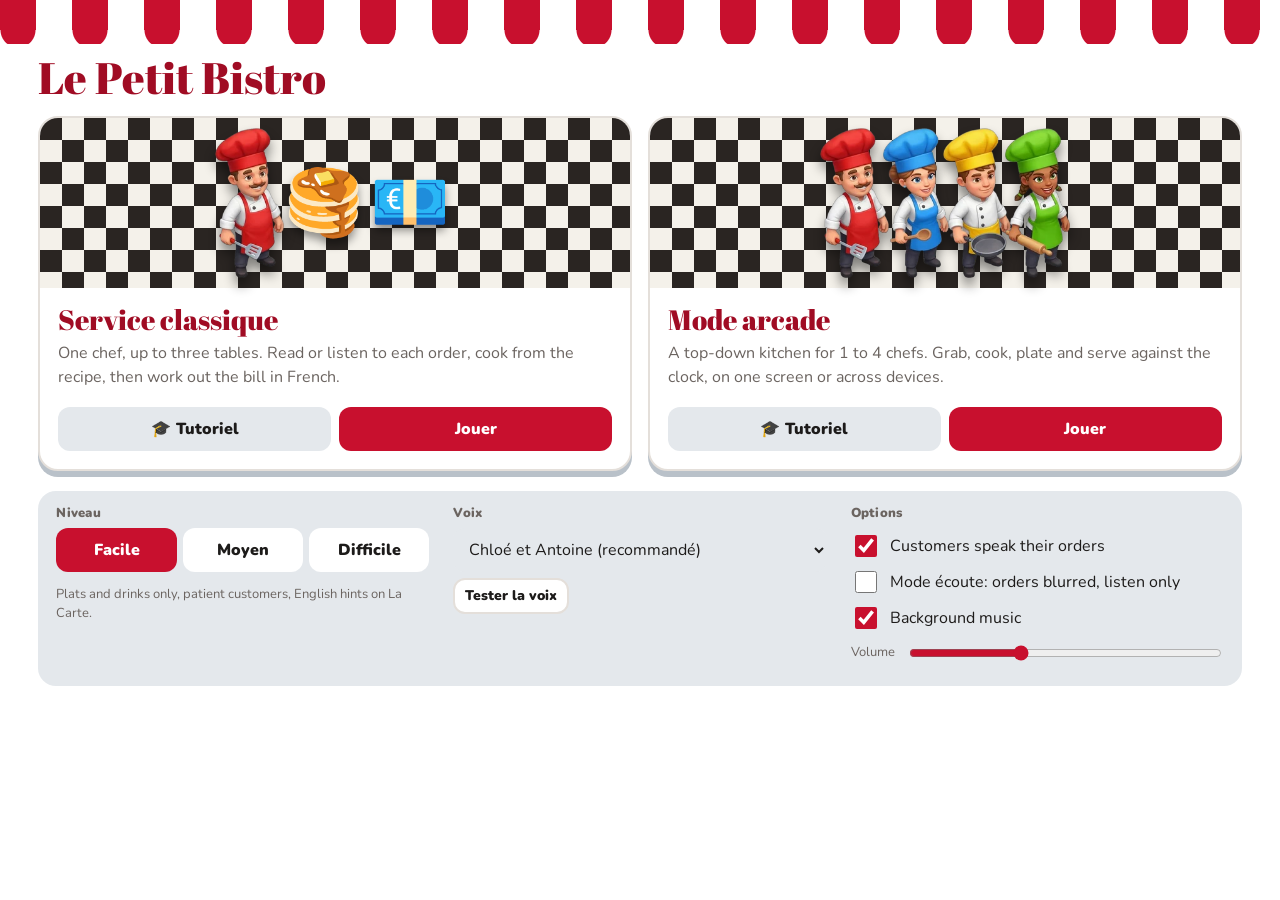
==== commit 3ff2273f: "Le Petit Bistro: illustrated chefs; shared kitchens keep running when the board's tab is hidden Co-A" ====
--- a/bistro/index.html
+++ b/bistro/index.html
@@ -58,6 +58,7 @@
 .mode .txt{flex:1}
 .mode .pic{height:170px;display:flex;align-items:center;justify-content:center;font-size:64px;gap:6px;background:conic-gradient(#f4f1ea 25%,#2a2522 0 50%,#f4f1ea 0 75%,#2a2522 0) 0 0/44px 44px;position:relative}
 .mode .pic span{filter:drop-shadow(0 6px 4px #0006)}
+.mode .pic img{height:150px;width:auto;filter:drop-shadow(0 8px 6px #0007);margin:0 -6px}
 .mode .txt{padding:16px 18px 18px}
 .mode h3{font:400 28px/1.1 "Abril Fatface",serif;margin:0 0 6px;color:var(--red2)}
 .mode p{margin:0;color:var(--mute)}
@@ -195,12 +196,12 @@
   <div class="screen on" id="scrMenu">
     <div class="modes">
       <div class="mode">
-        <div class="pic"><span>🧑‍🍳</span><span>🥞</span><span>💶</span></div>
+        <div class="pic" id="picClassic"><span>🧑‍🍳</span><span>🥞</span><span>💶</span></div>
         <div class="txt"><h3>Service classique</h3><p>One chef, up to three tables. Read or listen to each order, cook from the recipe, then work out the bill in French.</p></div>
         <div class="mode-acts"><button class="btn ghost" id="tutoClassic">🎓 Tutoriel</button><button class="btn" id="goClassic">Jouer</button></div>
       </div>
       <div class="mode">
-        <div class="pic"><span>🏃</span><span>🍳</span><span>🏃‍♀️</span></div>
+        <div class="pic" id="picArcade"><span>🏃</span><span>🍳</span><span>🏃‍♀️</span></div>
         <div class="txt"><h3>Mode arcade</h3><p>A top-down kitchen for 1 to 4 chefs. Grab, cook, plate and serve against the clock, on one screen or across devices.</p></div>
         <div class="mode-acts"><button class="btn ghost" id="tutoArcade">🎓 Tutoriel</button><button class="btn" id="goArcade">Jouer</button></div>
       </div>
@@ -605,7 +606,14 @@
 const MW=15,MH=9;
 const DISP={P:["i","pain"],J:["i","jambon"],F:["i","fromage"],O:["i","oeufs"],C:["i","pate"],H:["i","chocolat"],U:["i","sucre"],S:["i","salade"],T:["i","tomate"],
   L:["b","limonade"],R:["b","jus"],M:["b","chocolat"],E:["b","eau"],G:["e","glace"],A:["e","tarte"]};
-const COLS=["#e63946","#2a9d8f","#f4a261","#7b61ff"];
+const COLS=["#d62828","#2f80ed","#e9b10f","#3fa535"];
+/* The four chefs (red, blue, yellow, green), cut out from Jonny's artwork. FACE: which way each one looks by default. */
+const CHEF_SRC=["[data-uri]", "[data-uri]", "[data-uri]", "[data-uri]"];
+const CHEF_FACE=[-1,1,1,1];
+const CHEF_IMG=CHEF_SRC.map(src=>{const im=new Image();im.src=src;return im});
+const lastLR={};
+$("picClassic").innerHTML=`<img src="${CHEF_SRC[0]}" alt=""><span>🥞</span><span>💶</span>`;
+$("picArcade").innerHTML=CHEF_SRC.map(s=>`<img src="${s}" alt="">`).join("");
 const MSG=["","Il faut une assiette !","C'est occupé !","Personne n'a commandé ça !","L'assiette est pleine !","Déjà dans l'assiette !","Poubelle !","Oh non, c'est brûlé !","Ça ne va pas ensemble !","Mains pleines !","Il faut le cuire d'abord ! 🔥"];
 const COOK_T=3.5,BURN_T=11;
 let A=null,raf=0;
@@ -817,14 +825,16 @@
     const x=p.x*t,y=p.y*t;
     if(mine.includes(p.id)){const fx=Math.abs(p.fx)>=Math.abs(p.fy)?Math.sign(p.fx):0,fy=fx?0:Math.sign(p.fy)||1;const tc=Math.floor(p.x)+fx,tr=Math.floor(p.y)+fy;
       if(tr>=0&&tr<MH&&tc>=0&&tc<MW&&MAP[tr][tc]!=="."){ctx.strokeStyle=p.col;ctx.lineWidth=3;ctx.setLineDash([6,4]);rr(tc*t+3,tr*t+3,t-6,t-6,6);ctx.stroke();ctx.setLineDash([])}}
-    ctx.fillStyle="#0004";ctx.beginPath();ctx.ellipse(x,y+t*.28,t*.3,t*.12,0,0,7);ctx.fill();
-    ctx.fillStyle=p.col;ctx.beginPath();ctx.arc(x,y+t*.05,t*.3,0,7);ctx.fill();
-    ctx.fillStyle="#ffe0c2";ctx.beginPath();ctx.arc(x,y-t*.12,t*.2,0,7);ctx.fill();
-    ctx.fillStyle="#fff";ctx.beginPath();ctx.arc(x-t*.1,y-t*.36,t*.11,0,7);ctx.arc(x+t*.1,y-t*.36,t*.11,0,7);ctx.arc(x,y-t*.42,t*.13,0,7);ctx.fill();ctx.fillRect(x-t*.16,y-t*.34,t*.32,t*.08);
-    const ex=Math.abs(p.fx)>=Math.abs(p.fy)?Math.sign(p.fx)*t*.06:0,ey=Math.abs(p.fy)>Math.abs(p.fx)?Math.sign(p.fy)*t*.04:0;
-    ctx.fillStyle="#222";ctx.beginPath();ctx.arc(x-t*.07+ex,y-t*.12+ey,t*.03,0,7);ctx.arc(x+t*.07+ex,y-t*.12+ey,t*.03,0,7);ctx.fill();
-    ctx.font=`900 ${Math.max(11,Math.floor(t*.22))}px Nunito,sans-serif`;ctx.textAlign="center";ctx.textBaseline="bottom";ctx.lineWidth=3;ctx.strokeStyle="#000a";ctx.strokeText(p.name,x,y-t*.52);ctx.fillStyle="#fff";ctx.fillText(p.name,x,y-t*.52);
-    if(p.hold){const fx=Math.abs(p.fx)>=Math.abs(p.fy)?Math.sign(p.fx):0,fy=fx?0:Math.sign(p.fy)||1;drawItem(p.hold,x+fx*t*.32,y+t*.12+fy*t*.18,t*.62)}
+    ctx.fillStyle="#0004";ctx.beginPath();ctx.ellipse(x,y+t*.3,t*.32,t*.12,0,0,7);ctx.fill();
+    const ci=Math.max(0,COLS.indexOf(p.col)),im=CHEF_IMG[ci%4];
+    if(Math.abs(p.fx)>.2)lastLR[p.id]=Math.sign(p.fx);const lr=lastLR[p.id]||1;
+    let top=y-t*.52;
+    if(im.complete&&im.naturalWidth){
+      const h=t*1.45,w=h*im.naturalWidth/im.naturalHeight,feet=y+t*.34;top=feet-h;
+      ctx.save();ctx.translate(x,feet);if(lr!==CHEF_FACE[ci%4])ctx.scale(-1,1);ctx.drawImage(im,-w/2,-h,w,h);ctx.restore();
+    }else{ctx.fillStyle=p.col;ctx.beginPath();ctx.arc(x,y+t*.05,t*.3,0,7);ctx.fill();ctx.fillStyle="#ffe0c2";ctx.beginPath();ctx.arc(x,y-t*.12,t*.2,0,7);ctx.fill()}
+    ctx.font=`900 ${Math.max(11,Math.floor(t*.22))}px Nunito,sans-serif`;ctx.textAlign="center";ctx.textBaseline="bottom";ctx.lineWidth=3;ctx.strokeStyle="#000a";ctx.strokeText(p.name,x,top+2);ctx.fillStyle="#fff";ctx.fillText(p.name,x,top+2);
+    if(p.hold){const fx=Math.abs(p.fx)>=Math.abs(p.fy)?Math.sign(p.fx):0,fy=fx?0:Math.sign(p.fy)||1;drawItem(p.hold,x+(fx||lr*.6)*t*.34,y-t*.02+fy*t*.12,t*.6)}
   });
 }
 let lastTk="";
@@ -840,6 +850,7 @@
 }
 $("tickets").addEventListener("click",e=>{const b=e.target.closest("[data-tsay]");if(b){const o=ORDERS[+b.dataset.tsay];if(o)speak([o.id],o.text,true)}});
 function render(now,dt){
+  if(NET.role==="client"){const stale=now-(NET.snapAt||now)>3000;$("classBar").hidden=!stale;if(stale)$("classBar").textContent="⚠️ Connexion perdue… waiting for the board. Keep the board's Ludus tab open."}
   if(!VIEW)return;
   if(NET.role==="client"){const k=Math.min(1,dt*14);VIEW.players.forEach(p=>{p.x+=(p.tx-p.x)*k;p.y+=(p.ty-p.y)*k})}
   ctx.clearRect(0,0,cv.width,cv.height);drawMap(VIEW,now);drawTargets(now);drawPlayers(VIEW,myIds());
@@ -849,11 +860,28 @@
 
 /* ---- main loop ---- */
 let lastT=0,sendT=0;
+/* The board runs the kitchen on a background timer, because browsers pause screen-refresh
+   timers in hidden tabs: a host tab behind another tab would otherwise freeze every chef. */
+let ticker=null,simT=0;
+function startTicker(){
+  stopTicker();simT=performance.now();
+  try{const w=new Worker(URL.createObjectURL(new Blob(["setInterval(()=>postMessage(0),50)"],{type:"text/javascript"})));w.onmessage=hostSim;ticker=w}
+  catch(e){const iv=setInterval(hostSim,50);ticker={terminate:()=>clearInterval(iv)}}
+}
+function stopTicker(){if(ticker){try{ticker.terminate()}catch(e){}ticker=null}}
+function hostSim(){
+  const now=performance.now(),dt=Math.min(.1,(now-simT)/1000);simT=now;
+  if(NET.role!=="host"||!A||A.phase!=="play")return;
+  readInputs();
+  A.players.forEach(p=>{if(p.local!=null){const s=INP[p.local];p.inp={x:s.x,y:s.y,a:s.a}}});
+  netReadInputs();step(dt);VIEW=viewFromA();
+  if(now-sendT>(NET.kind==="sb"?160:90)){sendT=now;netSend()}
+}
 function loop(now){
   raf=requestAnimationFrame(loop);
   const dt=Math.min(.05,(now-(lastT||now))/1000);lastT=now;
   readInputs();
-  if(NET.role!=="client"&&A&&A.phase==="play"){
+  if(NET.role!=="client"&&NET.role!=="host"&&A&&A.phase==="play"){
     A.players.forEach(p=>{if(p.local!=null){const s=INP[p.local];p.inp={x:s.x,y:s.y,a:s.a}}});
     if(NET.role==="host")netReadInputs();
     step(dt);VIEW=viewFromA();
@@ -862,7 +890,8 @@
   if(NET.role==="client")netSendInput(now);
   render(now,dt);
 }
-function startArcadeView(){mode="arcade";show("scrArcade");renderCarte();lastTk="";lastEv=0;fitCanvas();cancelAnimationFrame(raf);lastT=0;raf=requestAnimationFrame(loop)}
+function startArcadeView(){mode="arcade";show("scrArcade");renderCarte();lastTk="";lastEv=0;NET.snapAt=performance.now();fitCanvas();cancelAnimationFrame(raf);lastT=0;raf=requestAnimationFrame(loop);
+  if(NET.role==="host")startTicker();else stopTicker()}
 function startLocal(opts){
   tutoEnd();NET.role=null;NET.kind=null;INP.forEach(i=>i.a=0);
   const name=(opts&&opts.name)||$("nameIn").value.trim()||"Chef";
@@ -872,11 +901,11 @@
   A=newArcade(ps);if(opts&&opts.seconds)A.time=opts.seconds;VIEW=viewFromA();startArcadeView();
 }
 $("playLocal").onclick=()=>startLocal();
-function stopArcade(){cancelAnimationFrame(raf);if(A)A.phase="end";A=null;VIEW=null}
+function stopArcade(){cancelAnimationFrame(raf);stopTicker();if(A)A.phase="end";A=null;VIEW=null}
 function endArcade(){
   if(NET.role==="host"&&NET.kind==="sb"){hostEnd();return}
   if(mode!=="arcade")return;
-  const V=VIEW||{};cancelAnimationFrame(raf);
+  const V=VIEW||{};cancelAnimationFrame(raf);stopTicker();
   const sc=V.score||0,seen=A?A.seen:new Set((V.tickets||[]).flatMap(t=>itemsOf(ORDERS[t.o]).map(x=>x.fr)));
   if(NET.role==="host")netSend();
   showEnd({cash:sc,rows:[["Caisse",sc+" €"],["Commandes servies",V.served||0],["Clients partis",A?A.missed:(NET.lastSnap?NET.lastSnap.ms:0)],["Chefs",(V.players||[]).length]],
@@ -1003,7 +1032,7 @@
   NET.unsub.push(NET.R.onPeers(()=>{NET.me=NET.me||myPeer(NET.R);const h=NET.host&&NET.R.peers().find(p=>p.peer===NET.host);if(NET.host&&!h)toast("L'hôte a quitté la partie.")}));
   NET.unsub.push(NET.R.on("st",msg=>{
     if(msg.sameTab)return;if(!NET.host)NET.host=msg.peer;if(msg.peer!==NET.host)return;
-    const s=msg.data;if(!s||!Array.isArray(s.pl))return;NET.lastSnap=s;NET.me=NET.me||myPeer(NET.R);
+    const s=msg.data;if(!s||!Array.isArray(s.pl))return;NET.lastSnap=s;NET.snapAt=performance.now();NET.me=NET.me||myPeer(NET.R);
     if(s.ph==="lobby"){renderLobby(s);if(mode==="arcade"){$("endModal").classList.remove("on");mode="lobby";show("scrLobby")}return}
     if(typeof s.lv==="string"&&LEVELS[s.lv])lvl=s.lv;
     VIEW=viewFromSnap(s,VIEW);
@@ -1020,6 +1049,7 @@
   NET.inpSent=s;NET.inpT=now;NET.R.presence({inp:{x:Math.round(i.x*10)/10,y:Math.round(i.y*10)/10,a:i.a}}).catch(()=>{});
 }
 async function netLeave(){
+  stopTicker();
   if(NET.kind==="sb"){NET.role=null;NET.kind=null}
   clearInterval(NET.lobbyIv);NET.unsub.forEach(u=>{try{u()}catch(e){}});NET.unsub=[];
   if(NET.R){try{await NET.R.leave()}catch(e){}}NET.R=null;NET.role=null;NET.host=null;NET.lastSnap=null;$("netBox").hidden=true;
@@ -1144,13 +1174,13 @@
   }else{
     const sc=A?A.score:0,sv=A?A.served:0;Object.values(H.pupils).forEach(p=>byPupil[p.pid]={score:sc,served:sv});
     H.final={score:sc,served:sv,missed:A?A.missed:0,byPupil};
-    cancelAnimationFrame(raf);if(A){NET.kind="sb";netSend()}
+    cancelAnimationFrame(raf);stopTicker();if(A){NET.kind="sb";netSend()}
   }
   Object.values(H.pupils).forEach(hostTell);
   setMusic("menu");mode="class";show("scrClass");hostRender();
 }
 function hostClose(){
-  if(!H)return;clearInterval(H.iv);
+  if(!H)return;stopTicker();clearInterval(H.iv);
   Object.values(H.pupils).forEach(p=>{if(p.ch){clSend(p.ch,"kicked",{cancelled:true});const c=p.ch;setTimeout(()=>clDrop(c),400)}});
   clDrop(H.lobby);clDrop(H.kch);H=null;$("classBar").hidden=true;
 }
@@ -1264,7 +1294,7 @@
 }
 $("scrPupil").addEventListener("click",e=>{const b=e.target.closest("[data-pt]");if(b&&b.dataset.pt==="tuto"){P&&P.st&&P.st.game==="classic"?classicTutorial():arcadeTutorial()}});
 function snapIn(s){
-  if(!s||!Array.isArray(s.pl)||!P)return;NET.lastSnap=s;
+  if(!s||!Array.isArray(s.pl)||!P)return;NET.lastSnap=s;NET.snapAt=performance.now();
   VIEW=viewFromSnap(s,VIEW);(s.ev||[]).forEach(e=>{if(Array.isArray(e))handleEv(e)});
 }
 
